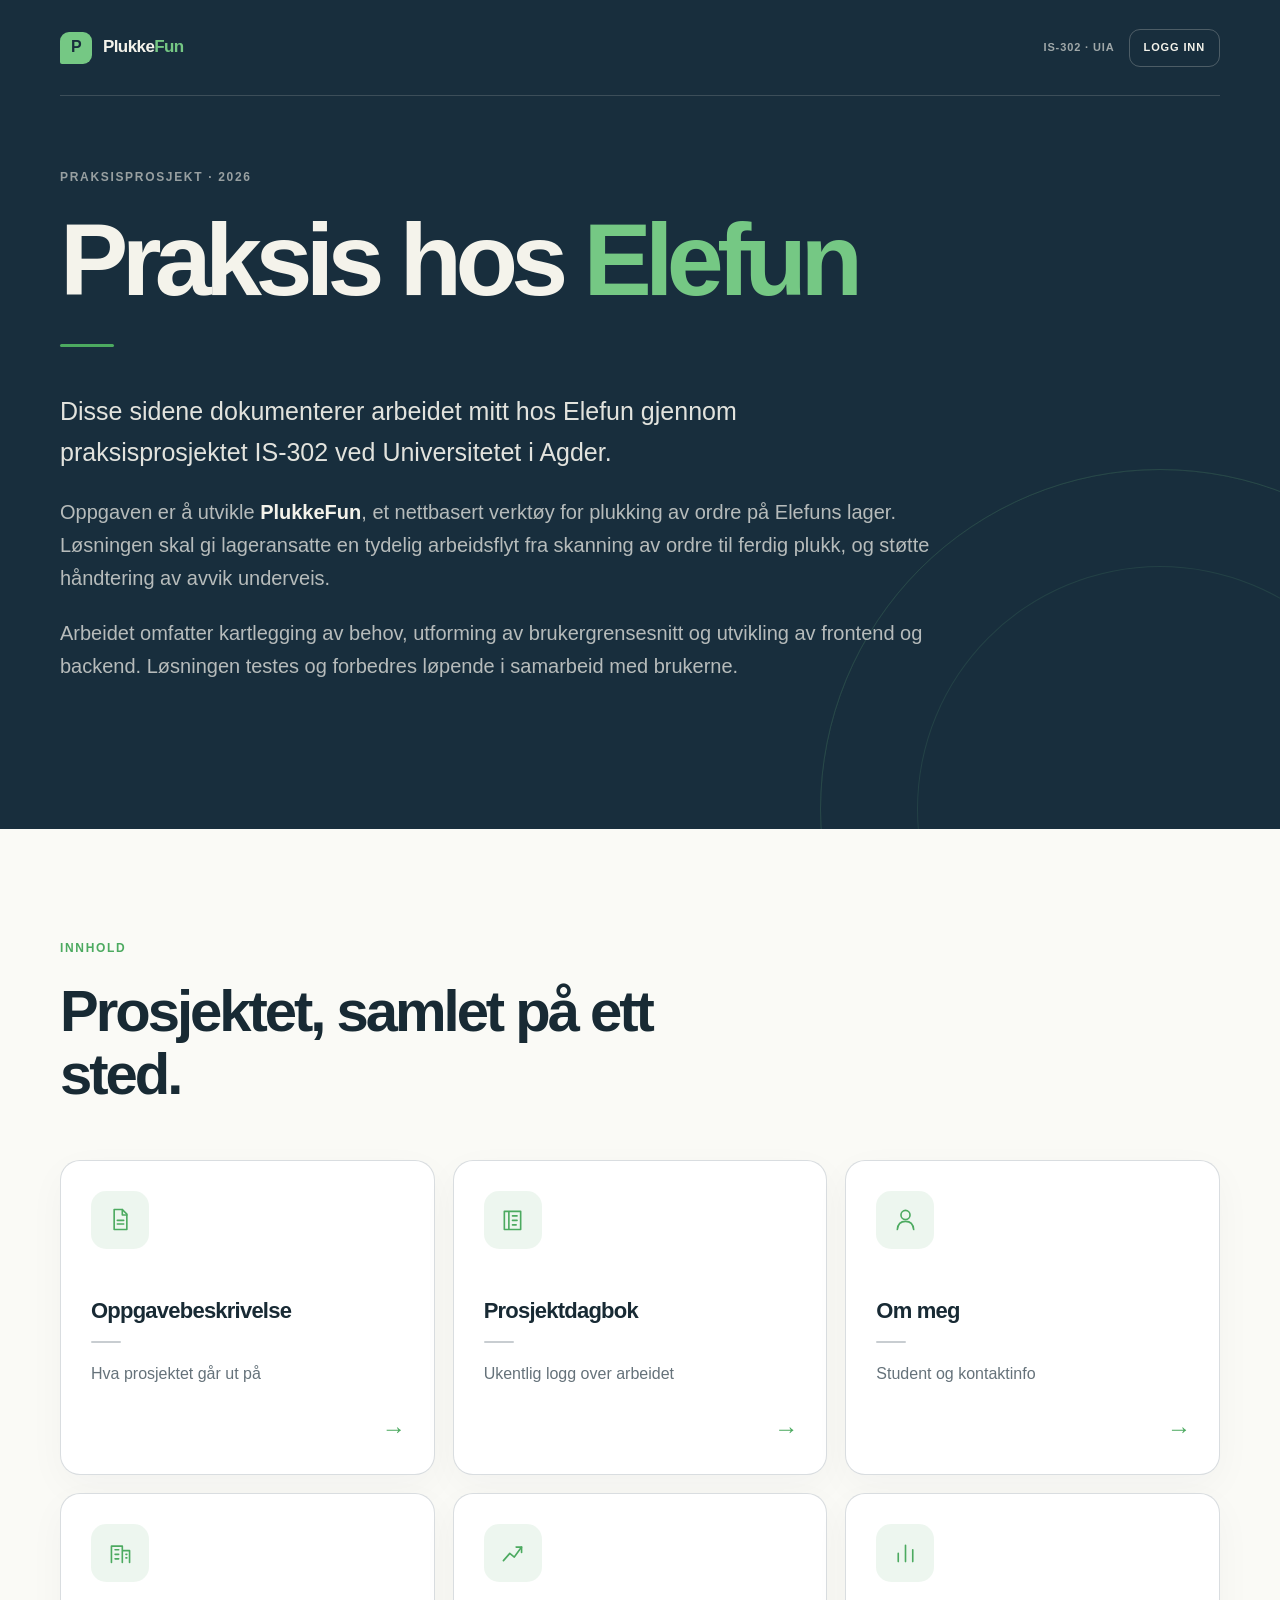
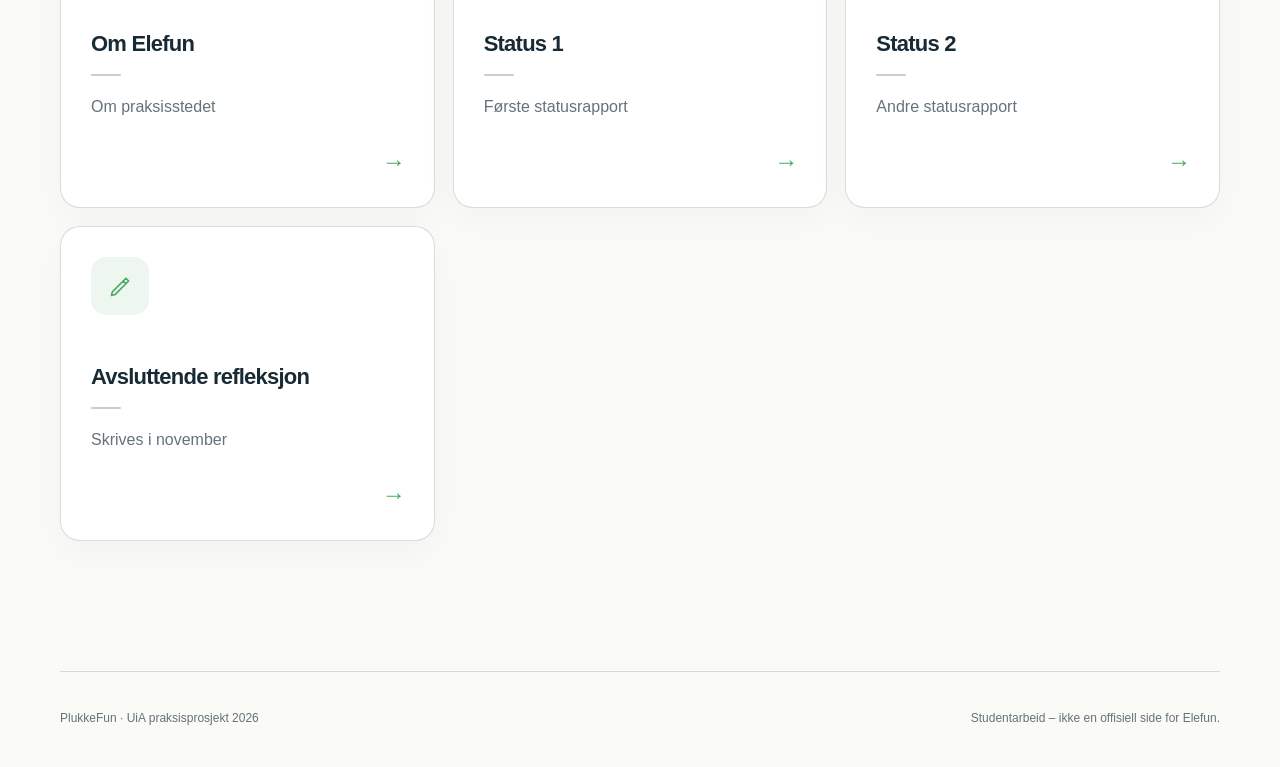
==== index.html @ 7ee9ce0a "Add editable project pages" ====
<!doctype html>
<html lang="no">
  <head>
    <meta charset="UTF-8" />
    <meta name="viewport" content="width=device-width, initial-scale=1.0" />
    <meta
      name="description"
      content="Praksis hos Elefun – utvikling av PlukkeFun gjennom praksisprosjektet IS-302 ved Universitetet i Agder."
    />
    <meta name="theme-color" content="#182e3d" />
    <meta property="og:type" content="website" />
    <meta property="og:locale" content="nb_NO" />
    <meta property="og:title" content="Praksis hos Elefun · PlukkeFun" />
    <meta
      property="og:description"
      content="Vi utvikler et enklere og mer oversiktlig plukkesystem for lageret hos Elefun."
    />
    <meta
      property="og:image"
      content="https://haldvar.github.io/assets/og.png"
    />
    <meta name="twitter:card" content="summary_large_image" />
    <meta name="twitter:title" content="Praksis hos Elefun · PlukkeFun" />
    <meta
      name="twitter:description"
      content="Vi utvikler et enklere og mer oversiktlig plukkesystem for lageret hos Elefun."
    />
    <meta
      name="twitter:image"
      content="https://haldvar.github.io/assets/og.png"
    />
    <link rel="icon" href="assets/favicon.svg" type="image/svg+xml" />
    <link rel="stylesheet" href="styles.css" />
    <title>Praksis hos Elefun · PlukkeFun</title>
  </head>
  <body>
    <a class="skip-link" href="#innhold">Hopp til innhold</a>

    <header class="site-header">
      <a class="brand" href="#topp" aria-label="PlukkeFun – til toppen">
        <span class="brand-mark" aria-hidden="true">P</span>
        <span>Plukke<strong>Fun</strong></span>
      </a>
      <div class="header-actions">
        <span>IS-302 · UiA</span>
        <a class="header-link" href="login.html">Logg inn</a>
      </div>
    </header>

    <main id="innhold">
      <section class="intro" id="topp">
        <div class="intro-inner">
          <p class="eyebrow">Praksisprosjekt · 2026</p>
          <h1>Praksis hos <em>Elefun</em></h1>
          <span class="accent-line" aria-hidden="true"></span>

          <div class="intro-copy">
            <p class="lead">
              Disse sidene dokumenterer arbeidet mitt hos Elefun gjennom
              praksisprosjektet IS-302 ved Universitetet i Agder.
            </p>
            <p>
              Oppgaven er å utvikle <strong>PlukkeFun</strong>, et nettbasert
              verktøy for plukking av ordre på Elefuns lager. Løsningen skal gi
              lageransatte en tydelig arbeidsflyt fra skanning av ordre til
              ferdig plukk, og støtte håndtering av avvik underveis.
            </p>
            <p>
              Arbeidet omfatter kartlegging av behov, utforming av
              brukergrensesnitt og utvikling av frontend og backend. Løsningen
              testes og forbedres løpende i samarbeid med brukerne.
            </p>
          </div>
        </div>
      </section>

      <section class="overview" aria-labelledby="oversikt-tittel">
        <div class="overview-inner">
          <div class="section-heading">
            <p class="eyebrow dark">Innhold</p>
            <h2 id="oversikt-tittel">Prosjektet, samlet på ett sted.</h2>
          </div>

          <div class="card-grid">
            <a class="card" href="oppgavebeskrivelse.html">
              <div class="icon" aria-hidden="true">
                <svg viewBox="0 0 32 32">
                  <path d="M9 5h9l5 5v17H9z" />
                  <path d="M18 5v6h5M12.5 17h7M12.5 21h7" />
                </svg>
              </div>
              <h3>Oppgavebeskrivelse</h3>
              <span class="card-line" aria-hidden="true"></span>
              <p>Hva prosjektet går ut på</p>
              <span class="card-arrow" aria-hidden="true">→</span>
            </a>

            <a class="card" href="prosjektdagbok.html">
              <div class="icon" aria-hidden="true">
                <svg viewBox="0 0 32 32">
                  <path d="M7 7h18v20H7zM12 7v20" />
                  <path d="M16 12h5M16 17h5M16 22h4" />
                </svg>
              </div>
              <h3>Prosjektdagbok</h3>
              <span class="card-line" aria-hidden="true"></span>
              <p>Ukentlig logg over arbeidet</p>
              <span class="card-arrow" aria-hidden="true">→</span>
            </a>

            <a class="card" href="om-meg.html">
              <div class="icon" aria-hidden="true">
                <svg viewBox="0 0 32 32">
                  <circle cx="16" cy="11" r="5" />
                  <path d="M7 27c.5-6 4-9 9-9s8.5 3 9 9" />
                </svg>
              </div>
              <h3>Om meg</h3>
              <span class="card-line" aria-hidden="true"></span>
              <p>Student og kontaktinfo</p>
              <span class="card-arrow" aria-hidden="true">→</span>
            </a>

            <a class="card" href="om-elefun.html">
              <div class="icon" aria-hidden="true">
                <svg viewBox="0 0 32 32">
                  <path
                    d="M6 27V9h12v18M18 14h8v13M10 13h4M10 18h4M10 23h4M22 18h1M22 22h1"
                  />
                </svg>
              </div>
              <h3>Om Elefun</h3>
              <span class="card-line" aria-hidden="true"></span>
              <p>Om praksisstedet</p>
              <span class="card-arrow" aria-hidden="true">→</span>
            </a>

            <a class="card" href="status-1.html">
              <div class="icon" aria-hidden="true">
                <svg viewBox="0 0 32 32">
                  <path d="M6 25 13 17l5 4 8-11" />
                  <path d="M20 10h6v6" />
                </svg>
              </div>
              <h3>Status 1</h3>
              <span class="card-line" aria-hidden="true"></span>
              <p>Første statusrapport</p>
              <span class="card-arrow" aria-hidden="true">→</span>
            </a>

            <a class="card" href="status-2.html">
              <div class="icon" aria-hidden="true">
                <svg viewBox="0 0 32 32">
                  <path d="M8 26V17M16 26V8M24 26V13" />
                </svg>
              </div>
              <h3>Status 2</h3>
              <span class="card-line" aria-hidden="true"></span>
              <p>Andre statusrapport</p>
              <span class="card-arrow" aria-hidden="true">→</span>
            </a>

            <a class="card" href="avsluttende-refleksjon.html">
              <div class="icon" aria-hidden="true">
                <svg viewBox="0 0 32 32">
                  <path d="m7 23-1 4 4-1L25 11l-3-3zM19 11l3 3" />
                </svg>
              </div>
              <h3>Avsluttende refleksjon</h3>
              <span class="card-line" aria-hidden="true"></span>
              <p>Skrives i november</p>
              <span class="card-arrow" aria-hidden="true">→</span>
            </a>
          </div>
        </div>
      </section>
    </main>

    <footer>
      <p>PlukkeFun · UiA praksisprosjekt 2026</p>
      <p>Studentarbeid – ikke en offisiell side for Elefun.</p>
    </footer>
  </body>
</html>
---- styles.css ----
:root {
  --navy: #182e3d;
  --green: #4caa60;
  --green-light: #75c884;
  --cream: #f4f3eb;
  --paper: #fafaf6;
  --ink: #182a34;
  --muted: #65727a;
  --line: rgba(24, 46, 61, 0.16);
  --max-width: 1160px;
}

*,
*::before,
*::after {
  box-sizing: border-box;
}

html {
  scroll-behavior: smooth;
}

body {
  margin: 0;
  color: var(--ink);
  background: var(--paper);
  font-family: "Avenir Next", Avenir, "Segoe UI", Helvetica, Arial, sans-serif;
  font-size: 17px;
  line-height: 1.65;
  text-rendering: optimizeLegibility;
  -webkit-font-smoothing: antialiased;
}

a {
  color: inherit;
  text-decoration: none;
}

.skip-link {
  position: fixed;
  z-index: 10;
  top: 12px;
  left: 12px;
  padding: 9px 15px;
  color: var(--navy);
  background: var(--cream);
  border-radius: 999px;
  transform: translateY(-150%);
}

.skip-link:focus {
  transform: translateY(0);
}

.site-header {
  position: absolute;
  z-index: 2;
  top: 0;
  left: 50%;
  display: flex;
  width: min(calc(100% - 48px), var(--max-width));
  min-height: 96px;
  align-items: center;
  justify-content: space-between;
  color: rgba(244, 243, 235, 0.66);
  border-bottom: 1px solid rgba(244, 243, 235, 0.16);
  transform: translateX(-50%);
}

.site-header p {
  margin: 0;
  font-size: 12px;
  font-weight: 700;
  letter-spacing: 0.09em;
  text-transform: uppercase;
}

.header-actions {
  display: flex;
  align-items: center;
  gap: 14px;
  color: rgba(244, 243, 235, 0.62);
  font-size: 11px;
  font-weight: 750;
  letter-spacing: 0.08em;
  text-transform: uppercase;
}

.header-link {
  display: inline-flex;
  min-height: 38px;
  align-items: center;
  justify-content: center;
  padding: 0 14px;
  color: var(--cream);
  border: 1px solid rgba(244, 243, 235, 0.24);
  border-radius: 11px;
  transition:
    color 180ms ease,
    border-color 180ms ease,
    background-color 180ms ease;
}

.header-link:hover,
.header-link:focus-visible {
  color: var(--navy);
  background: var(--green-light);
  border-color: var(--green-light);
}

.brand {
  display: inline-flex;
  align-items: center;
  gap: 11px;
  color: var(--cream);
  font-weight: 750;
  letter-spacing: -0.035em;
}

.brand strong {
  color: var(--green-light);
}

.brand-mark {
  display: grid;
  width: 32px;
  height: 32px;
  place-items: center;
  color: var(--navy);
  background: var(--green-light);
  border-radius: 9px 9px 9px 2px;
  font-size: 16px;
  font-weight: 850;
}

.intro {
  position: relative;
  padding: 168px 24px 124px;
  overflow: hidden;
  color: var(--cream);
  background: var(--navy);
}

.intro::after {
  position: absolute;
  right: -220px;
  bottom: -320px;
  width: 680px;
  height: 680px;
  border: 1px solid rgba(117, 200, 132, 0.17);
  border-radius: 50%;
  box-shadow:
    inset 0 0 0 96px var(--navy),
    inset 0 0 0 97px rgba(117, 200, 132, 0.12);
  content: "";
}

.intro-inner,
.overview-inner {
  position: relative;
  z-index: 1;
  width: min(100%, var(--max-width));
  margin: 0 auto;
}

.eyebrow {
  margin: 0 0 22px;
  color: rgba(244, 243, 235, 0.58);
  font-size: 12px;
  font-weight: 800;
  letter-spacing: 0.14em;
  text-transform: uppercase;
}

.eyebrow.dark {
  color: var(--green);
}

h1,
h2,
h3,
p {
  margin-top: 0;
}

h1 {
  max-width: 900px;
  margin-bottom: 34px;
  font-size: clamp(58px, 8vw, 104px);
  font-weight: 800;
  letter-spacing: -0.065em;
  line-height: 0.98;
}

h1 em {
  color: var(--green-light);
  font-style: normal;
}

.accent-line,
.card-line {
  display: block;
  width: 54px;
  height: 3px;
  background: var(--green);
  border-radius: 999px;
}

.intro-copy {
  max-width: 880px;
  margin-top: 44px;
}

.intro-copy p {
  margin-bottom: 22px;
  color: rgba(244, 243, 235, 0.72);
  font-size: clamp(17px, 1.6vw, 20px);
}

.intro-copy .lead {
  max-width: 790px;
  color: rgba(244, 243, 235, 0.92);
  font-size: clamp(20px, 2vw, 25px);
}

.intro-copy strong {
  color: var(--cream);
}

.overview {
  padding: 110px 24px 130px;
}

.section-heading {
  max-width: 720px;
  margin-bottom: 54px;
}

.section-heading h2 {
  margin-bottom: 0;
  font-size: clamp(36px, 5vw, 58px);
  font-weight: 780;
  letter-spacing: -0.052em;
  line-height: 1.08;
}

.card-grid {
  display: grid;
  grid-template-columns: repeat(3, minmax(0, 1fr));
  gap: 18px;
}

.card {
  position: relative;
  display: block;
  min-height: 315px;
  padding: 30px;
  background: #fff;
  border: 1px solid var(--line);
  border-radius: 20px;
  box-shadow: 0 12px 38px rgba(16, 38, 50, 0.035);
  transition:
    transform 180ms ease,
    border-color 180ms ease,
    box-shadow 180ms ease;
}

.card:hover {
  border-color: rgba(76, 170, 96, 0.55);
  box-shadow: 0 18px 42px rgba(16, 38, 50, 0.08);
  transform: translateY(-4px);
}

.icon {
  display: grid;
  width: 58px;
  height: 58px;
  margin-bottom: 48px;
  place-items: center;
  color: var(--green);
  background: rgba(76, 170, 96, 0.1);
  border-radius: 15px;
}

.icon svg {
  width: 29px;
  fill: none;
  stroke: currentColor;
  stroke-linecap: round;
  stroke-linejoin: round;
  stroke-width: 1.8;
}

.card h3 {
  margin-bottom: 17px;
  font-size: 22px;
  font-weight: 780;
  letter-spacing: -0.035em;
  line-height: 1.25;
}

.card-line {
  width: 30px;
  height: 2px;
  margin-bottom: 18px;
  background: rgba(24, 46, 61, 0.24);
}

.card p {
  margin: 0;
  color: var(--muted);
  font-size: 16px;
}

.card-arrow {
  position: absolute;
  right: 28px;
  bottom: 25px;
  color: var(--green);
  font-size: 24px;
  transition: transform 180ms ease;
}

.card:hover .card-arrow,
.card:focus-visible .card-arrow {
  transform: translateX(4px);
}

.card:focus-visible,
.header-link:focus-visible,
.primary-button:focus-visible,
.secondary-button:focus-visible,
input:focus-visible,
textarea:focus-visible {
  outline: 3px solid rgba(117, 200, 132, 0.42);
  outline-offset: 3px;
}

.page-hero {
  padding: 160px 24px 76px;
  color: var(--cream);
  background: var(--navy);
}

.page-shell {
  width: min(100%, 900px);
  margin: 0 auto;
}

.page-hero h1 {
  max-width: 850px;
  margin-bottom: 24px;
  font-size: clamp(50px, 7vw, 82px);
}

.page-lead {
  max-width: 700px;
  margin: 0;
  color: rgba(244, 243, 235, 0.72);
  font-size: clamp(18px, 2vw, 22px);
}

.page-content {
  padding: 78px 24px 110px;
}

.content-panel,
.editor-panel {
  padding: clamp(30px, 5vw, 58px);
  background: #fff;
  border: 1px solid var(--line);
  border-radius: 22px;
  box-shadow: 0 16px 46px rgba(16, 38, 50, 0.05);
}

.content-panel h2 {
  max-width: 700px;
  margin-bottom: 28px;
  font-size: clamp(32px, 4vw, 48px);
  font-weight: 780;
  letter-spacing: -0.045em;
  line-height: 1.12;
}

.prose {
  max-width: 730px;
}

.prose p {
  margin-bottom: 22px;
  color: #43515a;
  font-size: clamp(17px, 1.8vw, 20px);
}

.prose p:last-child {
  margin-bottom: 0;
}

.editor-panel {
  margin-top: 22px;
  background: #f3f8f2;
  border-color: rgba(76, 170, 96, 0.25);
}

.editor-panel[hidden] {
  display: none;
}

.field {
  display: grid;
  gap: 8px;
  margin-bottom: 20px;
}

.field label {
  font-size: 13px;
  font-weight: 750;
}

input,
textarea {
  width: 100%;
  padding: 14px 15px;
  color: var(--ink);
  background: #fff;
  border: 1px solid rgba(24, 46, 61, 0.22);
  border-radius: 12px;
  font: inherit;
}

textarea {
  min-height: 250px;
  line-height: 1.55;
  resize: vertical;
}

.editor-actions {
  display: flex;
  flex-wrap: wrap;
  gap: 10px;
}

.primary-button,
.secondary-button {
  min-height: 46px;
  padding: 0 18px;
  border-radius: 12px;
  font: inherit;
  font-size: 14px;
  font-weight: 750;
  cursor: pointer;
}

.primary-button {
  color: var(--navy);
  background: var(--green-light);
  border: 1px solid var(--green-light);
}

.secondary-button {
  color: var(--ink);
  background: transparent;
  border: 1px solid rgba(24, 46, 61, 0.22);
}

.form-message {
  min-height: 26px;
  margin: 14px 0 0;
  color: #2c713d;
  font-size: 14px;
  font-weight: 700;
}

.form-message.is-error {
  color: #a33939;
}

.storage-note {
  margin: 22px 0 0;
  padding-top: 18px;
  color: var(--muted);
  border-top: 1px solid var(--line);
  font-size: 13px;
}

.login-page {
  min-height: 100svh;
  background: var(--navy);
}

.login-main {
  display: grid;
  min-height: 100svh;
  place-items: center;
  padding: 130px 24px 50px;
}

.login-card {
  width: min(100%, 510px);
  padding: clamp(30px, 6vw, 52px);
  background: var(--paper);
  border: 1px solid rgba(244, 243, 235, 0.3);
  border-radius: 24px;
  box-shadow: 0 30px 90px rgba(4, 18, 27, 0.3);
}

.login-card h1 {
  margin-bottom: 18px;
  font-size: clamp(46px, 8vw, 68px);
}

.login-intro {
  margin-bottom: 30px;
  color: var(--muted);
}

.login-form .primary-button {
  width: 100%;
  min-height: 52px;
}

footer {
  display: flex;
  width: min(calc(100% - 48px), var(--max-width));
  min-height: 96px;
  align-items: center;
  justify-content: space-between;
  gap: 24px;
  margin: 0 auto;
  color: var(--muted);
  border-top: 1px solid var(--line);
  font-size: 12px;
}

footer p {
  margin: 0;
}

@media (max-width: 900px) {
  .card-grid {
    grid-template-columns: repeat(2, minmax(0, 1fr));
  }
}

@media (max-width: 620px) {
  body {
    font-size: 16px;
  }

  .site-header {
    width: calc(100% - 40px);
    min-height: 78px;
  }

  .header-actions > span,
  .detail-page .header-actions .header-link:first-child {
    display: none;
  }

  .intro {
    padding: 126px 20px 82px;
  }

  h1 {
    font-size: clamp(50px, 16vw, 72px);
  }

  .intro-copy {
    margin-top: 36px;
  }

  .overview {
    padding: 78px 20px 88px;
  }

  .section-heading {
    margin-bottom: 38px;
  }

  .card-grid {
    grid-template-columns: 1fr;
  }

  .card {
    min-height: 280px;
  }

  .page-hero {
    padding: 128px 20px 58px;
  }

  .page-content {
    padding: 48px 20px 78px;
  }

  .content-panel,
  .editor-panel {
    padding: 26px 22px;
  }

  footer {
    width: calc(100% - 40px);
    align-items: flex-start;
    flex-direction: column;
    justify-content: center;
    gap: 5px;
    padding: 28px 0;
  }
}

@media (prefers-reduced-motion: reduce) {
  html {
    scroll-behavior: auto;
  }

  *,
  *::before,
  *::after {
    transition-duration: 0.01ms !important;
  }
}
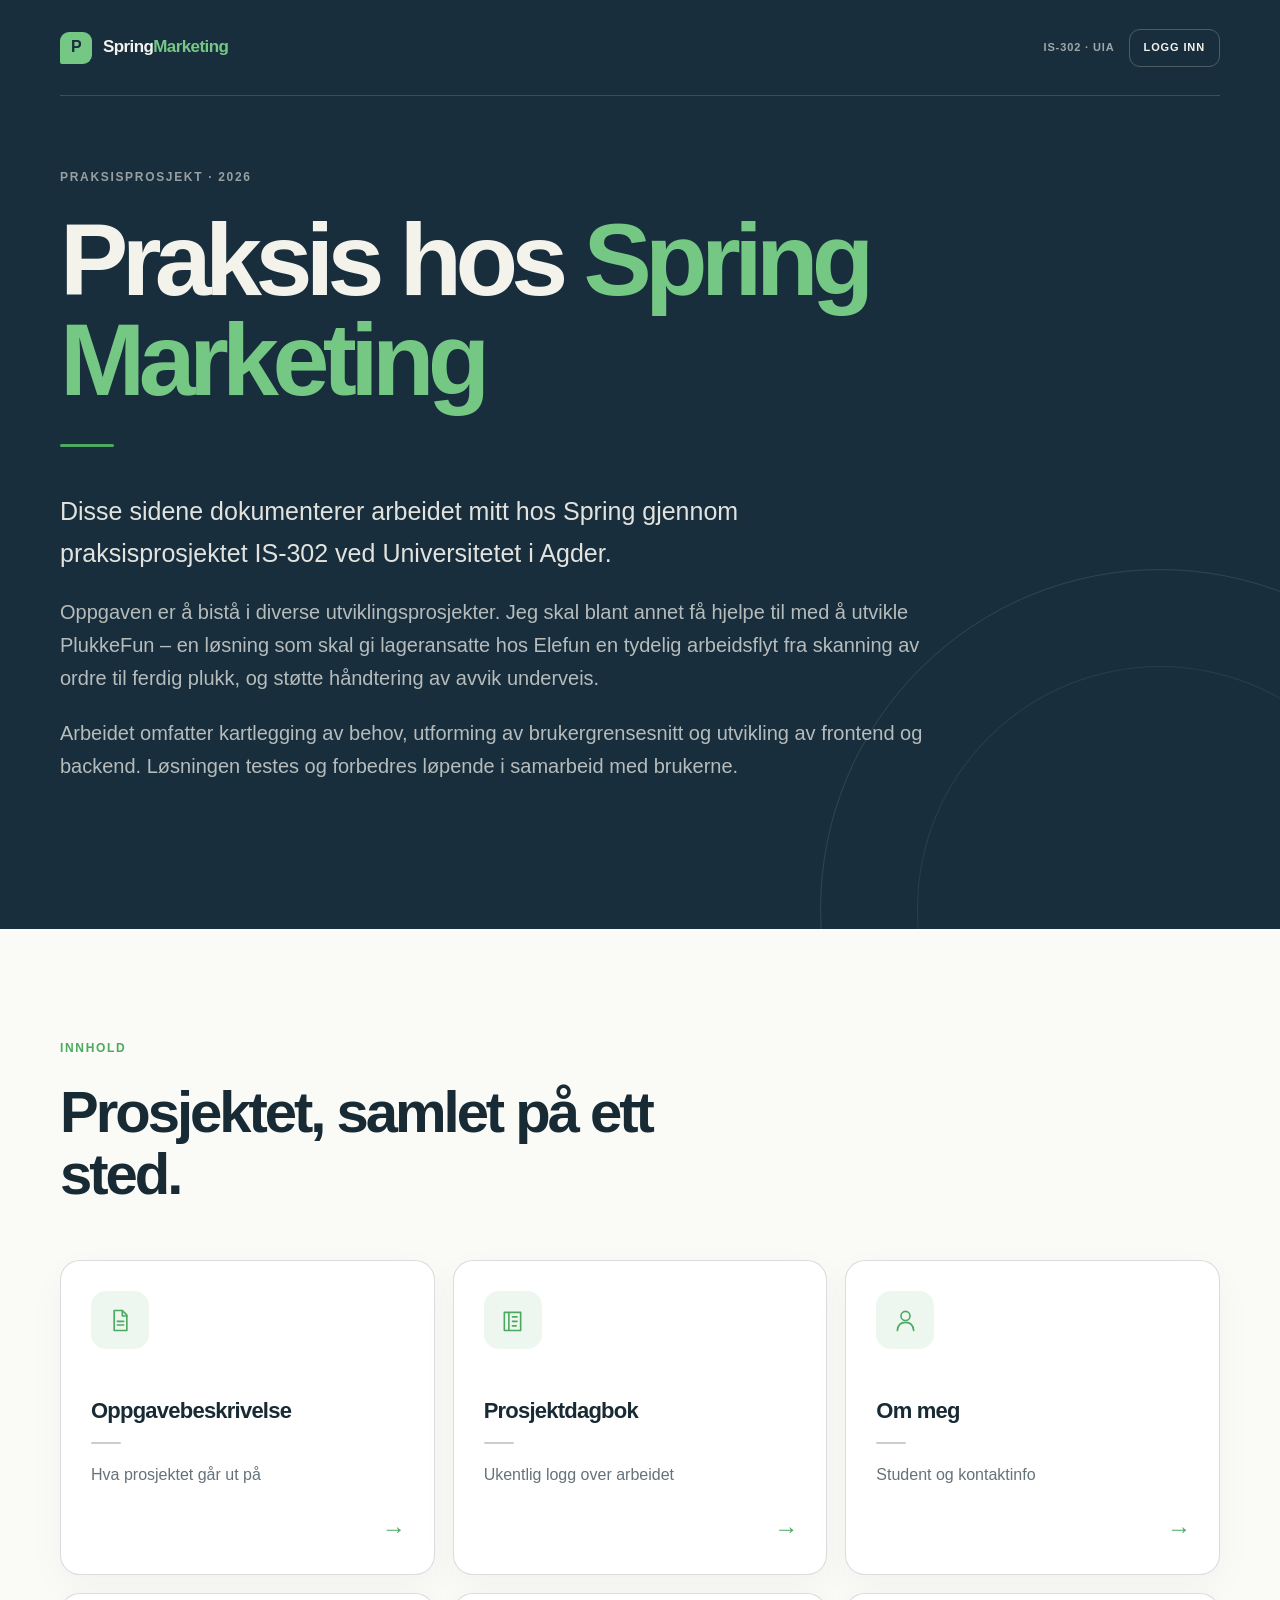
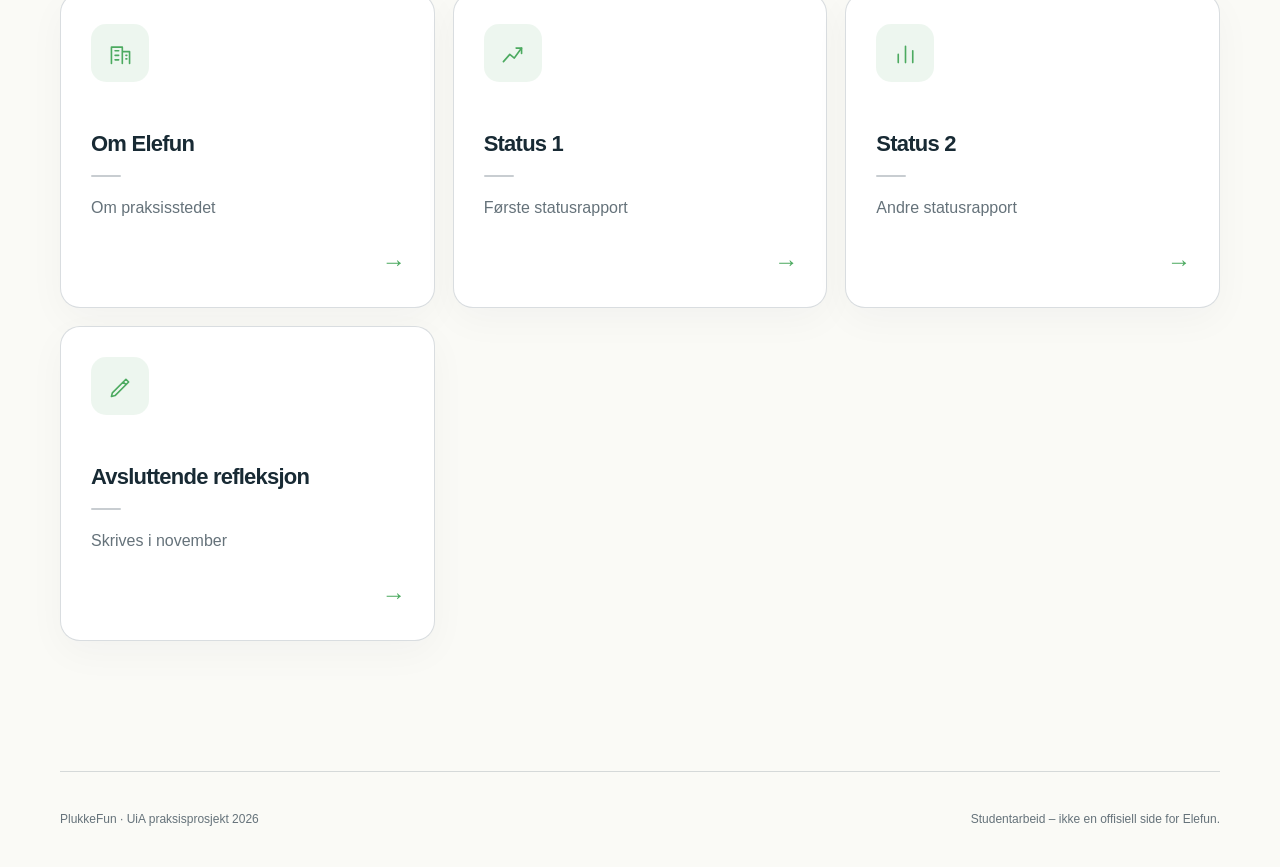
==== commit bf9727b3: "Update project references from Elefun to Spring Marketing" ====
--- a/index.html
+++ b/index.html
@@ -5,12 +5,12 @@
     <meta name="viewport" content="width=device-width, initial-scale=1.0" />
     <meta
       name="description"
-      content="Praksis hos Elefun – utvikling av PlukkeFun gjennom praksisprosjektet IS-302 ved Universitetet i Agder."
+      content="Praksis hos Spring Marketing – utvikling gjennom praksisprosjektet IS-302 ved Universitetet i Agder."
     />
     <meta name="theme-color" content="#182e3d" />
     <meta property="og:type" content="website" />
     <meta property="og:locale" content="nb_NO" />
-    <meta property="og:title" content="Praksis hos Elefun · PlukkeFun" />
+    <meta property="og:title" content="Praksis hos Spring Marketing" />
     <meta
       property="og:description"
       content="Vi utvikler et enklere og mer oversiktlig plukkesystem for lageret hos Elefun."
@@ -20,7 +20,7 @@
       content="https://haldvar.github.io/assets/og.png"
     />
     <meta name="twitter:card" content="summary_large_image" />
-    <meta name="twitter:title" content="Praksis hos Elefun · PlukkeFun" />
+    <meta name="twitter:title" content="Praksis hos Spring Marketing" />
     <meta
       name="twitter:description"
       content="Vi utvikler et enklere og mer oversiktlig plukkesystem for lageret hos Elefun."
@@ -31,7 +31,7 @@
     />
     <link rel="icon" href="assets/favicon.svg" type="image/svg+xml" />
     <link rel="stylesheet" href="styles.css" />
-    <title>Praksis hos Elefun · PlukkeFun</title>
+    <title>Praksis hos Spring Marketing</title>
   </head>
   <body>
     <a class="skip-link" href="#innhold">Hopp til innhold</a>
@@ -39,7 +39,7 @@
     <header class="site-header">
       <a class="brand" href="#topp" aria-label="PlukkeFun – til toppen">
         <span class="brand-mark" aria-hidden="true">P</span>
-        <span>Plukke<strong>Fun</strong></span>
+        <span>Spring<strong>Marketing</strong></span>
       </a>
       <div class="header-actions">
         <span>IS-302 · UiA</span>
@@ -51,18 +51,17 @@
       <section class="intro" id="topp">
         <div class="intro-inner">
           <p class="eyebrow">Praksisprosjekt · 2026</p>
-          <h1>Praksis hos <em>Elefun</em></h1>
+          <h1>Praksis hos <em>Spring Marketing</em></h1>
           <span class="accent-line" aria-hidden="true"></span>
 
           <div class="intro-copy">
             <p class="lead">
-              Disse sidene dokumenterer arbeidet mitt hos Elefun gjennom
+              Disse sidene dokumenterer arbeidet mitt hos Spring gjennom
               praksisprosjektet IS-302 ved Universitetet i Agder.
             </p>
             <p>
-              Oppgaven er å utvikle <strong>PlukkeFun</strong>, et nettbasert
-              verktøy for plukking av ordre på Elefuns lager. Løsningen skal gi
-              lageransatte en tydelig arbeidsflyt fra skanning av ordre til
+              Oppgaven er å bistå i diverse utviklingsprosjekter. Jeg skal blant annet få hjelpe til med å utvikle PlukkeFun – en løsning som skal gi
+              lageransatte hos Elefun en tydelig arbeidsflyt fra skanning av ordre til
               ferdig plukk, og støtte håndtering av avvik underveis.
             </p>
             <p>
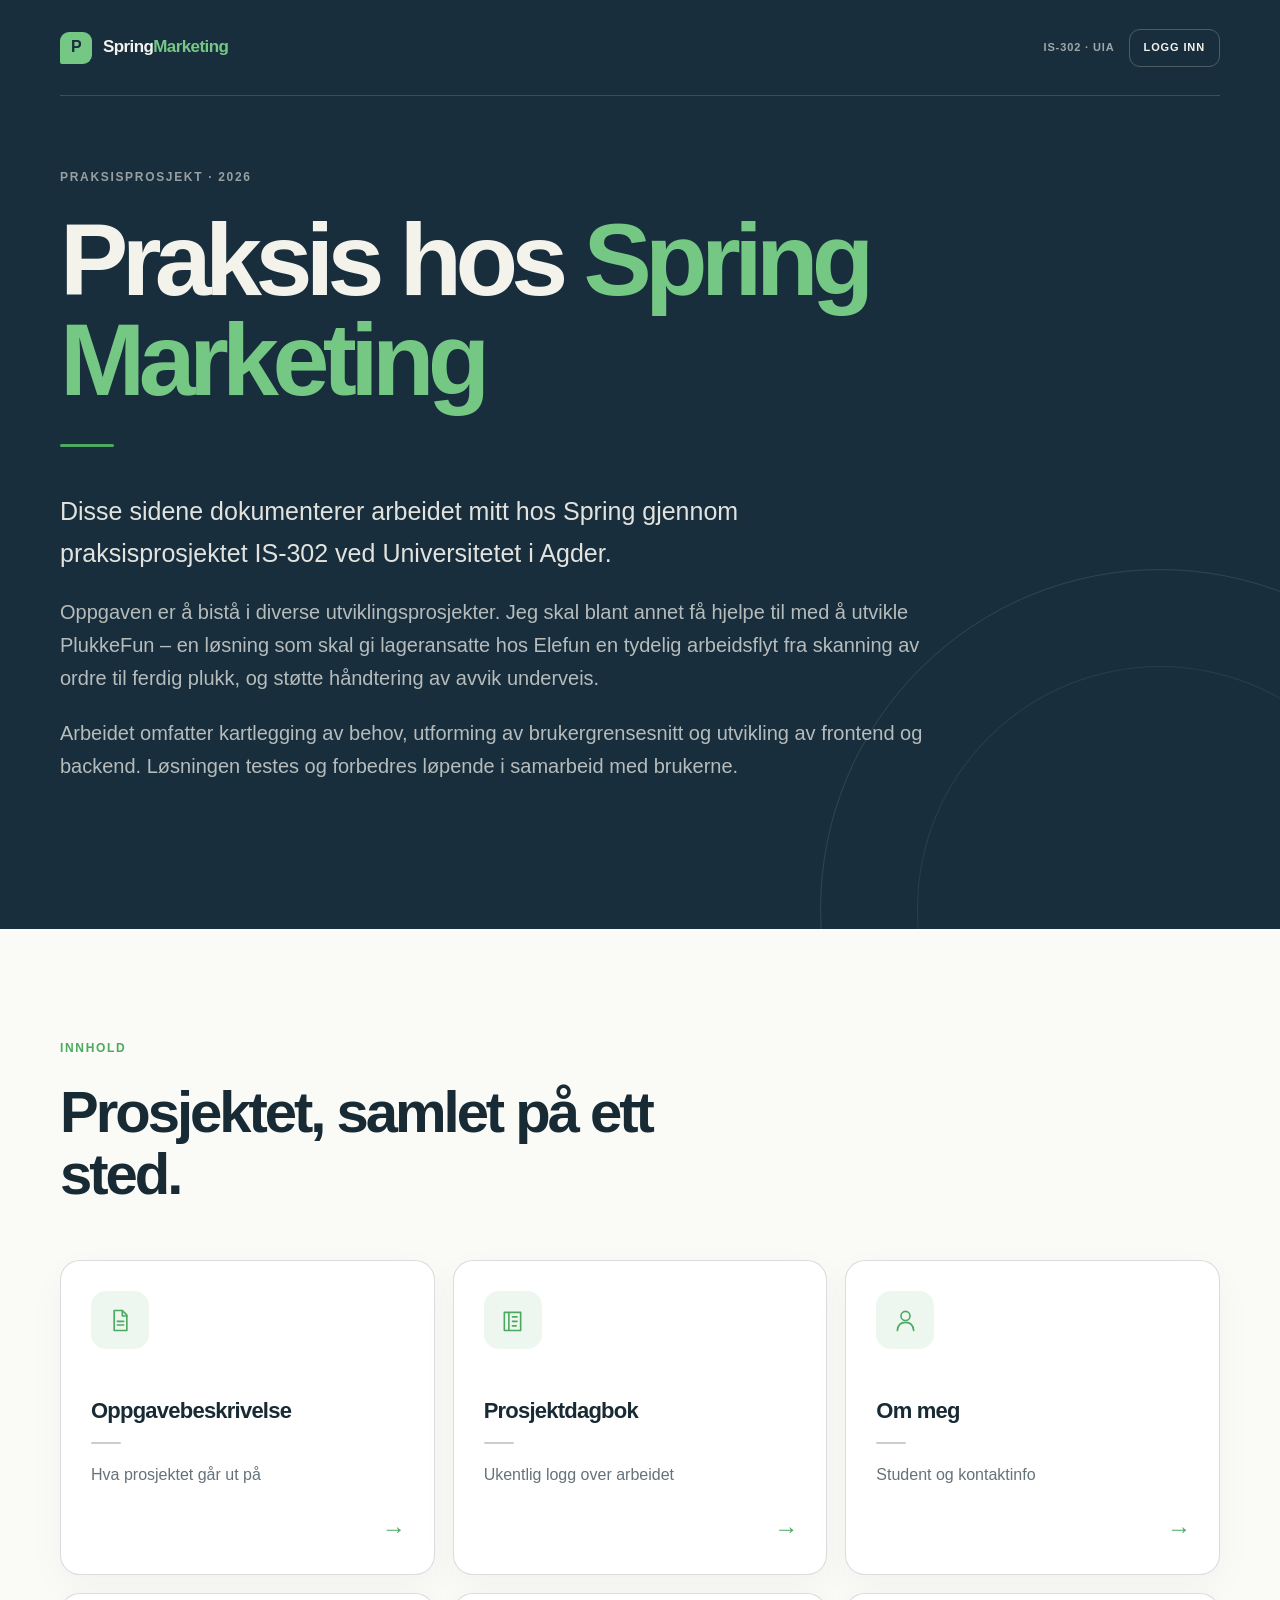
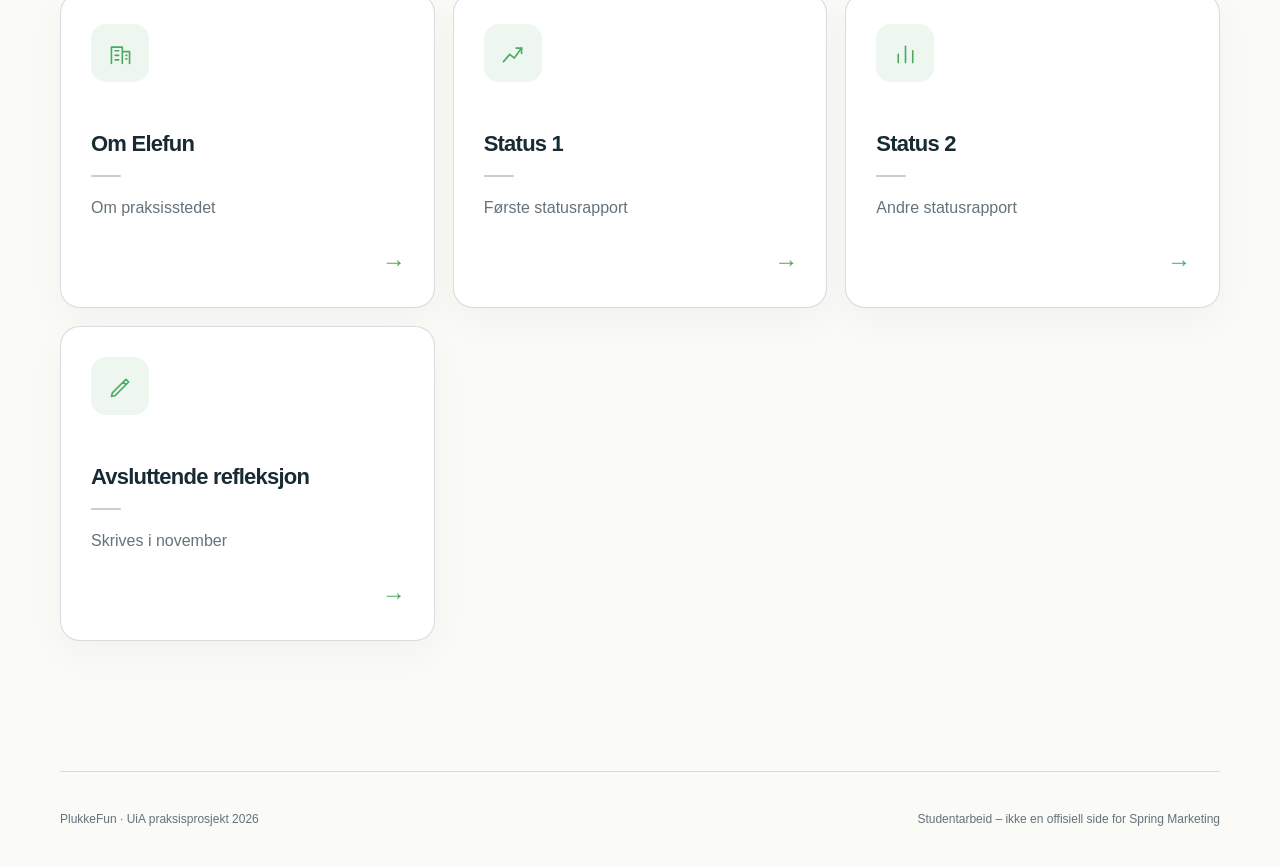
==== commit 65b2bd7a: "Update footer text for project branding" ====
--- a/index.html
+++ b/index.html
@@ -177,7 +177,7 @@
 
     <footer>
       <p>PlukkeFun · UiA praksisprosjekt 2026</p>
-      <p>Studentarbeid – ikke en offisiell side for Elefun.</p>
+      <p>Studentarbeid – ikke en offisiell side for Spring Marketing</p>
     </footer>
   </body>
 </html>
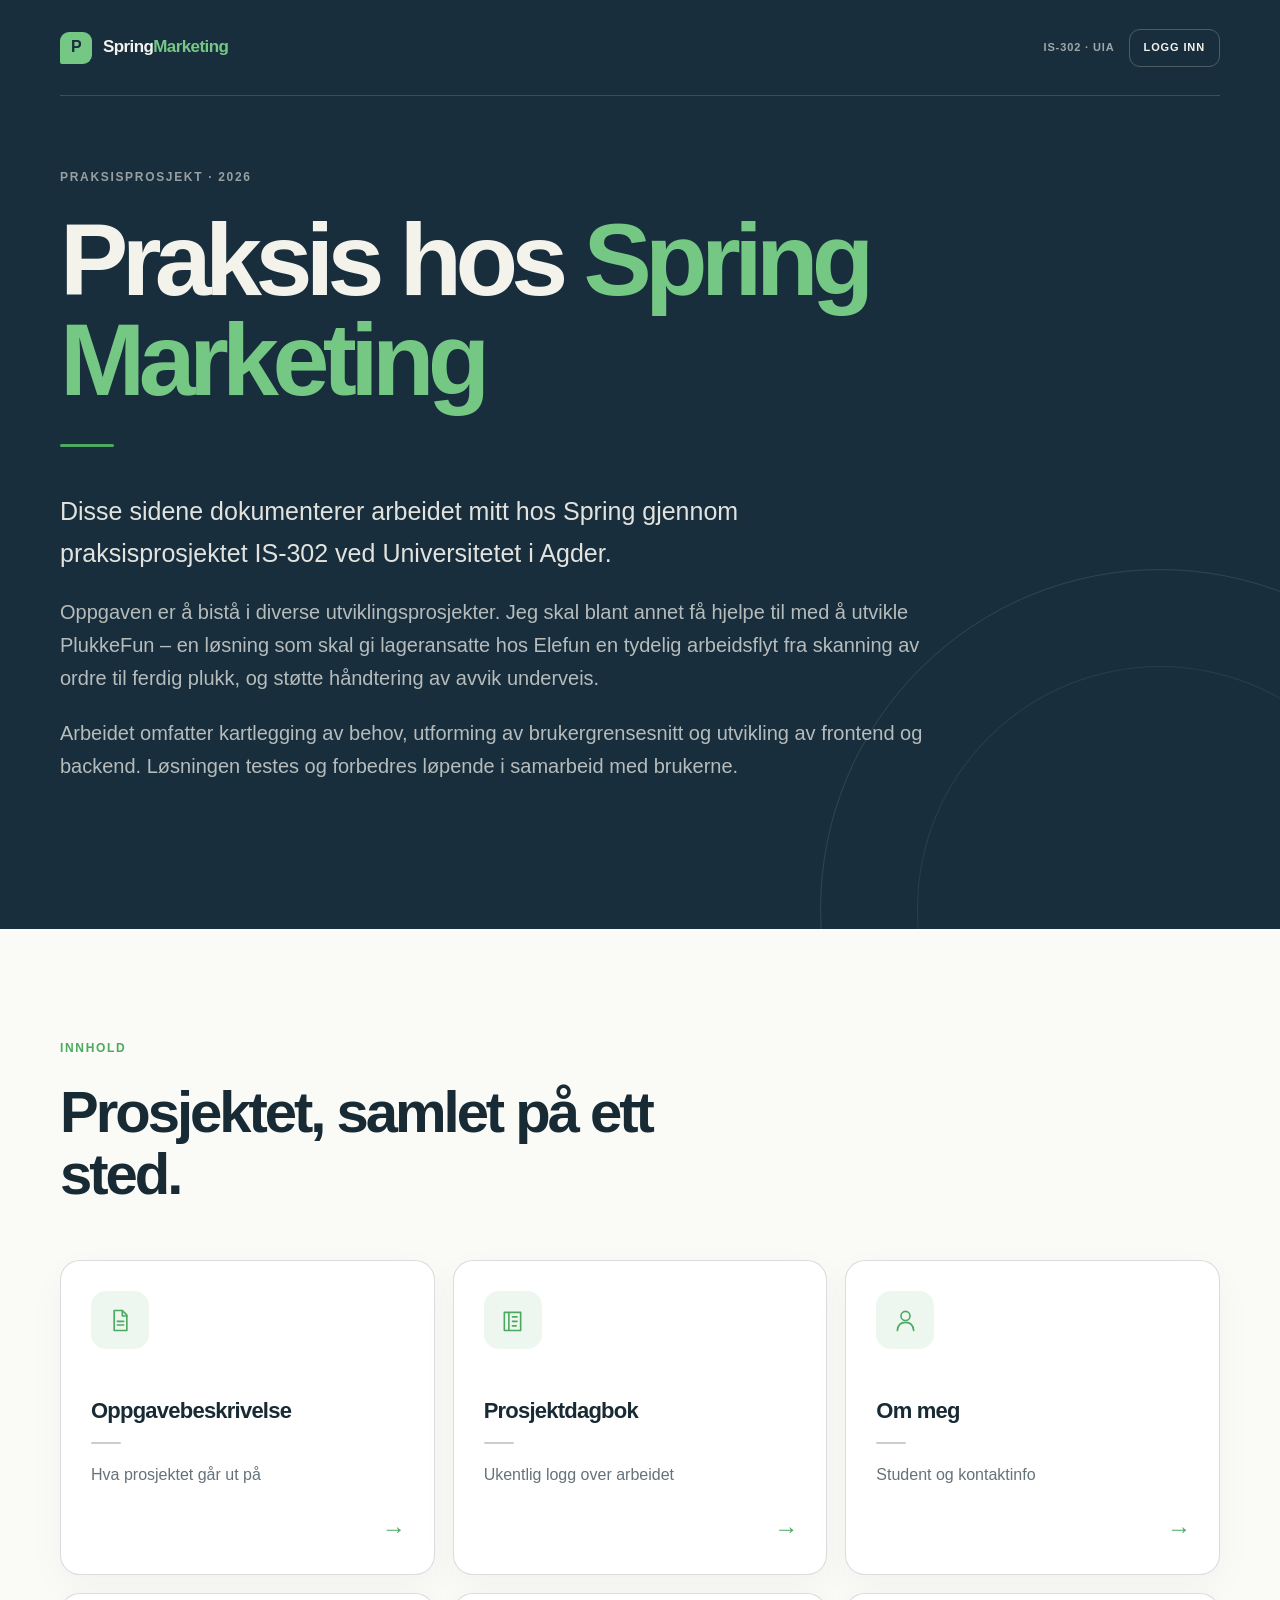
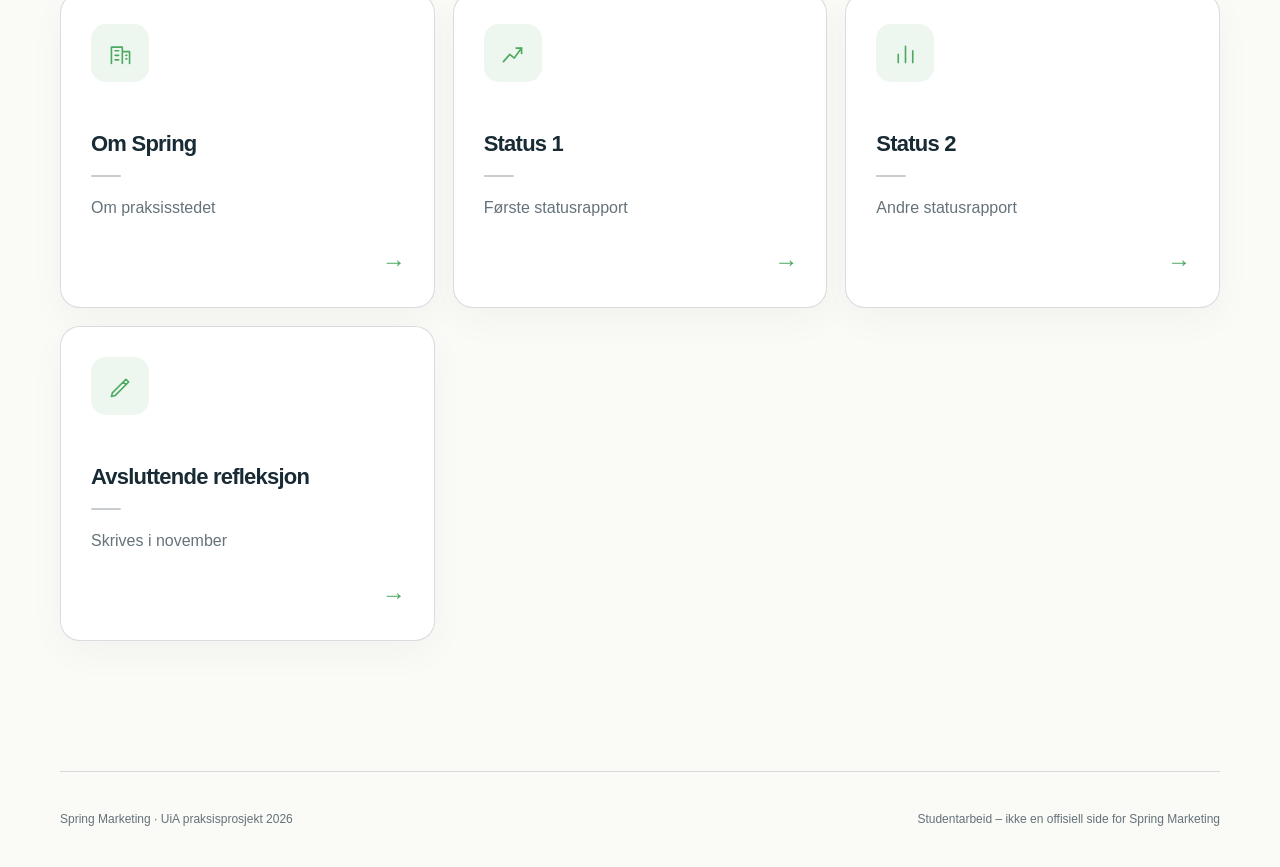
==== commit 198349e1: "Change 'Om Elefun' to 'Om Spring' in index.html" ====
--- a/index.html
+++ b/index.html
@@ -128,7 +128,7 @@
                   />
                 </svg>
               </div>
-              <h3>Om Elefun</h3>
+              <h3>Om Spring</h3>
               <span class="card-line" aria-hidden="true"></span>
               <p>Om praksisstedet</p>
               <span class="card-arrow" aria-hidden="true">→</span>
@@ -176,7 +176,7 @@
     </main>
 
     <footer>
-      <p>PlukkeFun · UiA praksisprosjekt 2026</p>
+      <p>Spring Marketing · UiA praksisprosjekt 2026</p>
       <p>Studentarbeid – ikke en offisiell side for Spring Marketing</p>
     </footer>
   </body>
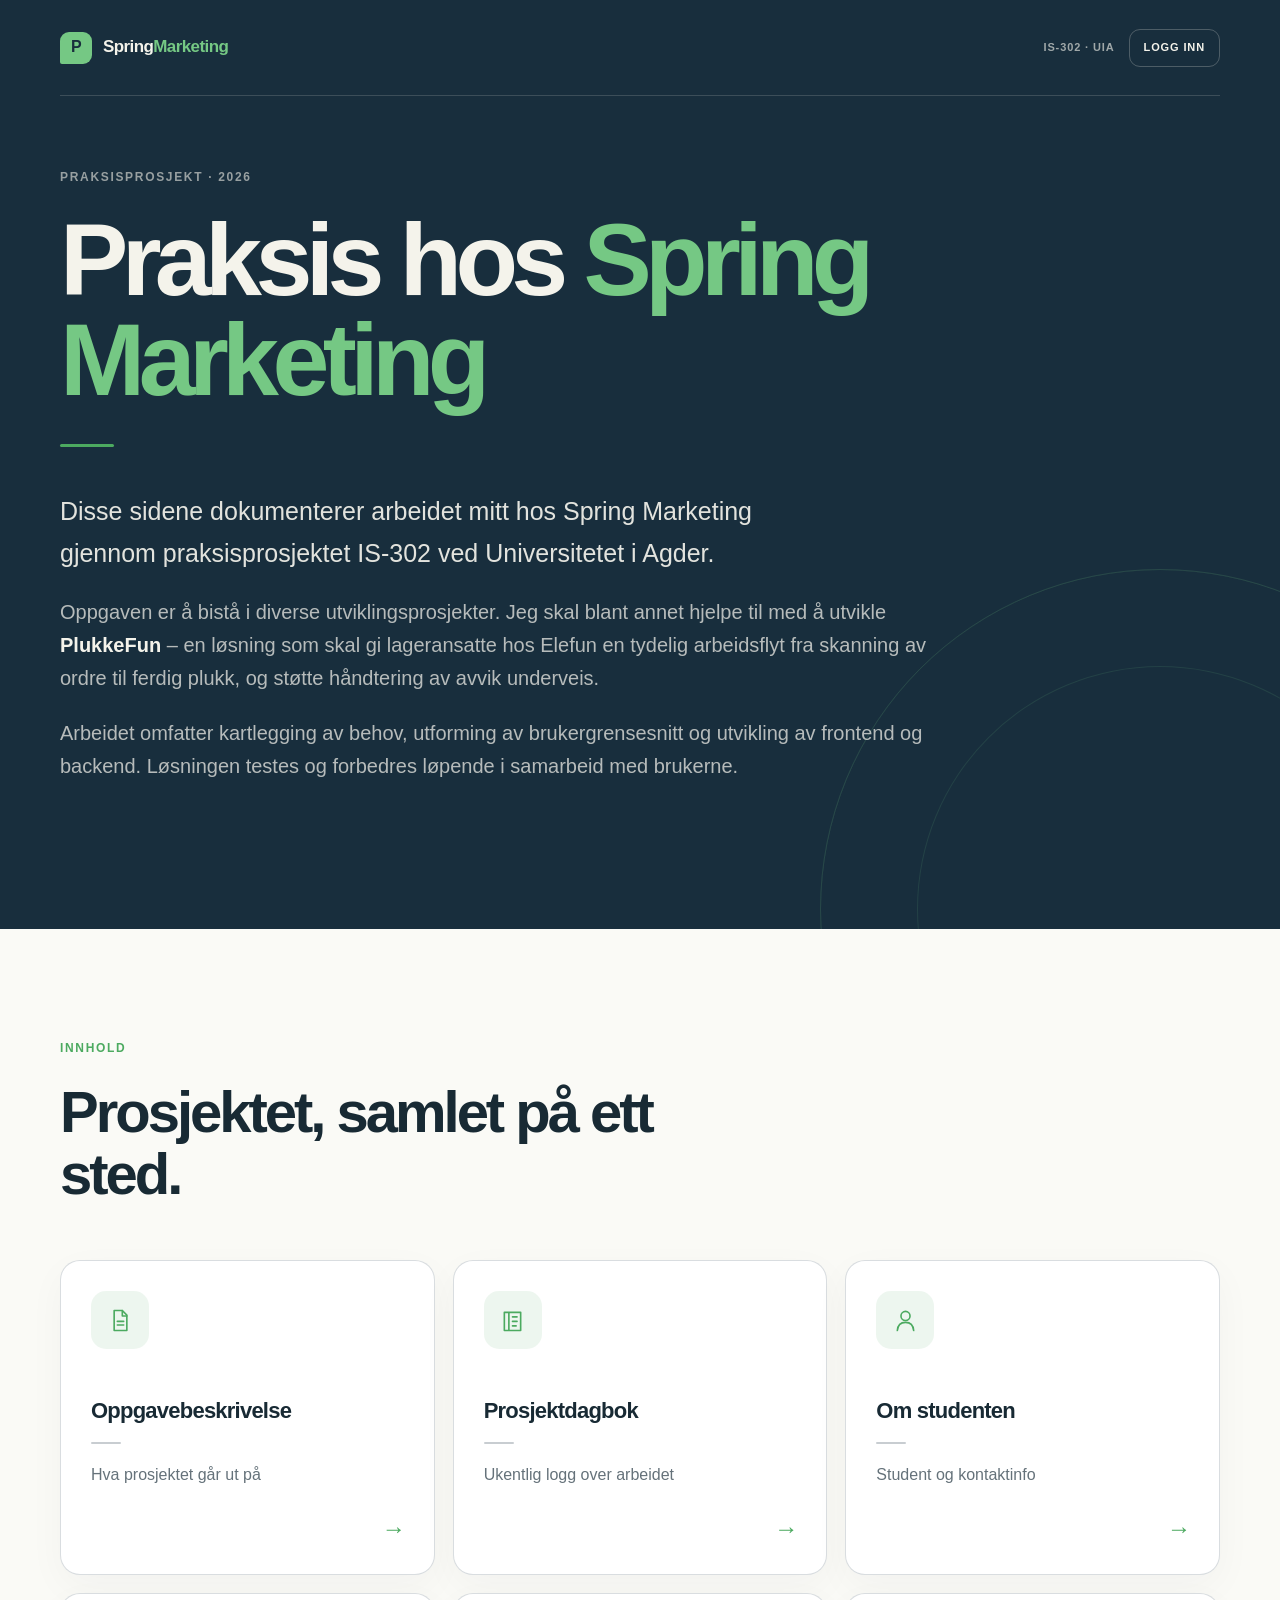
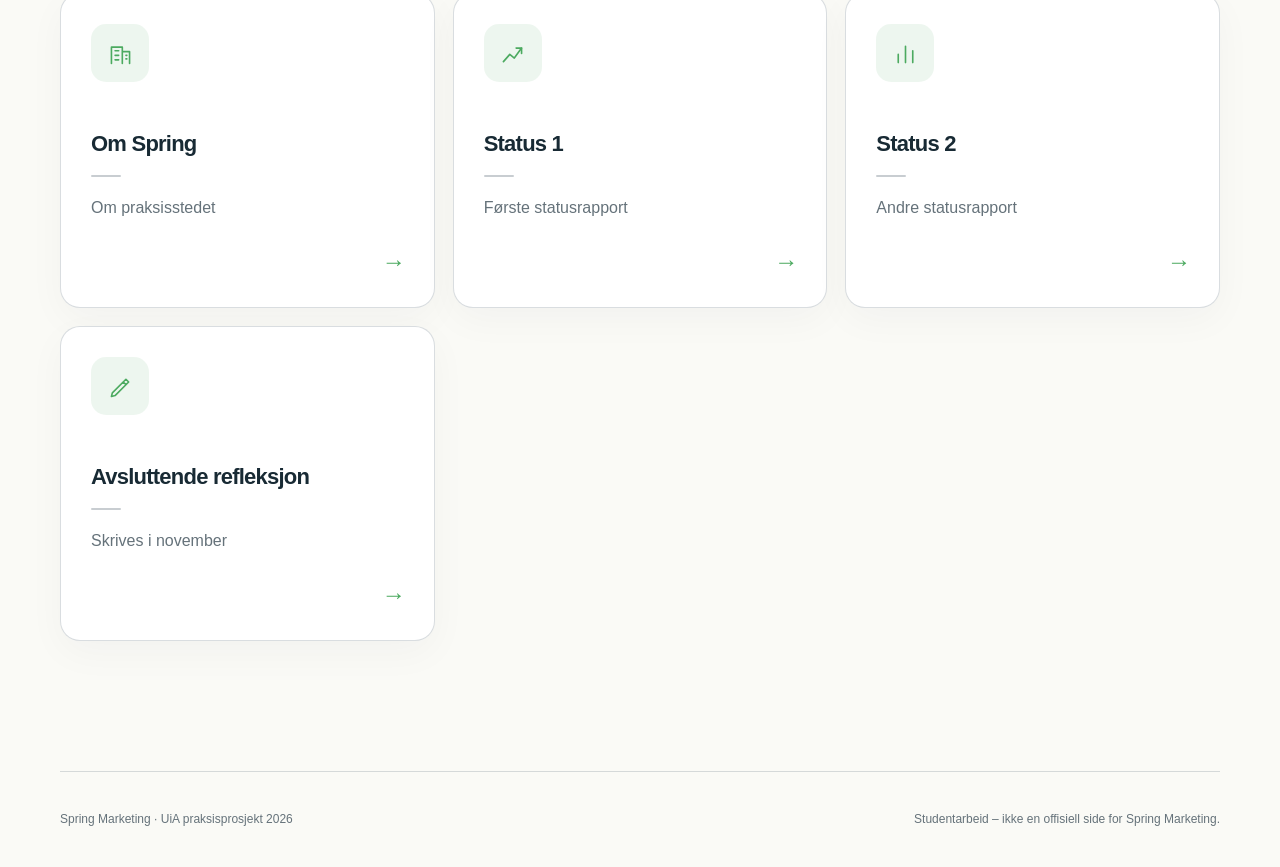
==== commit f4034332: "Update student and practice-site pages" ====
--- a/index.html
+++ b/index.html
@@ -5,7 +5,7 @@
     <meta name="viewport" content="width=device-width, initial-scale=1.0" />
     <meta
       name="description"
-      content="Praksis hos Spring Marketing – utvikling gjennom praksisprosjektet IS-302 ved Universitetet i Agder."
+      content="Praksis hos Spring Marketing – utvikling av PlukkeFun for Elefun gjennom praksisprosjektet IS-302 ved Universitetet i Agder."
     />
     <meta name="theme-color" content="#182e3d" />
     <meta property="og:type" content="website" />
@@ -17,7 +17,7 @@
     />
     <meta
       property="og:image"
-      content="https://haldvar.github.io/assets/og.png"
+      content="https://haldvar.github.io/assets/og-spring.png"
     />
     <meta name="twitter:card" content="summary_large_image" />
     <meta name="twitter:title" content="Praksis hos Spring Marketing" />
@@ -27,7 +27,7 @@
     />
     <meta
       name="twitter:image"
-      content="https://haldvar.github.io/assets/og.png"
+      content="https://haldvar.github.io/assets/og-spring.png"
     />
     <link rel="icon" href="assets/favicon.svg" type="image/svg+xml" />
     <link rel="stylesheet" href="styles.css" />
@@ -37,7 +37,7 @@
     <a class="skip-link" href="#innhold">Hopp til innhold</a>
 
     <header class="site-header">
-      <a class="brand" href="#topp" aria-label="PlukkeFun – til toppen">
+      <a class="brand" href="#topp" aria-label="Spring Marketing – til toppen">
         <span class="brand-mark" aria-hidden="true">P</span>
         <span>Spring<strong>Marketing</strong></span>
       </a>
@@ -56,13 +56,15 @@
 
           <div class="intro-copy">
             <p class="lead">
-              Disse sidene dokumenterer arbeidet mitt hos Spring gjennom
-              praksisprosjektet IS-302 ved Universitetet i Agder.
+              Disse sidene dokumenterer arbeidet mitt hos Spring Marketing
+              gjennom praksisprosjektet IS-302 ved Universitetet i Agder.
             </p>
             <p>
-              Oppgaven er å bistå i diverse utviklingsprosjekter. Jeg skal blant annet få hjelpe til med å utvikle PlukkeFun – en løsning som skal gi
-              lageransatte hos Elefun en tydelig arbeidsflyt fra skanning av ordre til
-              ferdig plukk, og støtte håndtering av avvik underveis.
+              Oppgaven er å bistå i diverse utviklingsprosjekter. Jeg skal blant
+              annet hjelpe til med å utvikle <strong>PlukkeFun</strong> – en
+              løsning som skal gi lageransatte hos Elefun en tydelig arbeidsflyt
+              fra skanning av ordre til ferdig plukk, og støtte håndtering av
+              avvik underveis.
             </p>
             <p>
               Arbeidet omfatter kartlegging av behov, utforming av
@@ -114,13 +116,13 @@
                   <path d="M7 27c.5-6 4-9 9-9s8.5 3 9 9" />
                 </svg>
               </div>
-              <h3>Om meg</h3>
+              <h3>Om studenten</h3>
               <span class="card-line" aria-hidden="true"></span>
               <p>Student og kontaktinfo</p>
               <span class="card-arrow" aria-hidden="true">→</span>
             </a>
 
-            <a class="card" href="om-elefun.html">
+            <a class="card" href="praksisstedet.html">
               <div class="icon" aria-hidden="true">
                 <svg viewBox="0 0 32 32">
                   <path
@@ -177,7 +179,7 @@
 
     <footer>
       <p>Spring Marketing · UiA praksisprosjekt 2026</p>
-      <p>Studentarbeid – ikke en offisiell side for Spring Marketing</p>
+      <p>Studentarbeid – ikke en offisiell side for Spring Marketing.</p>
     </footer>
   </body>
 </html>
--- a/styles.css
+++ b/styles.css
@@ -396,6 +396,18 @@
   margin-bottom: 0;
 }
 
+.prose a {
+  color: #2f7f42;
+  text-decoration: underline;
+  text-decoration-thickness: 1px;
+  text-underline-offset: 4px;
+}
+
+.prose a:hover,
+.prose a:focus-visible {
+  color: var(--navy);
+}
+
 .editor-panel {
   margin-top: 22px;
   background: #f3f8f2;
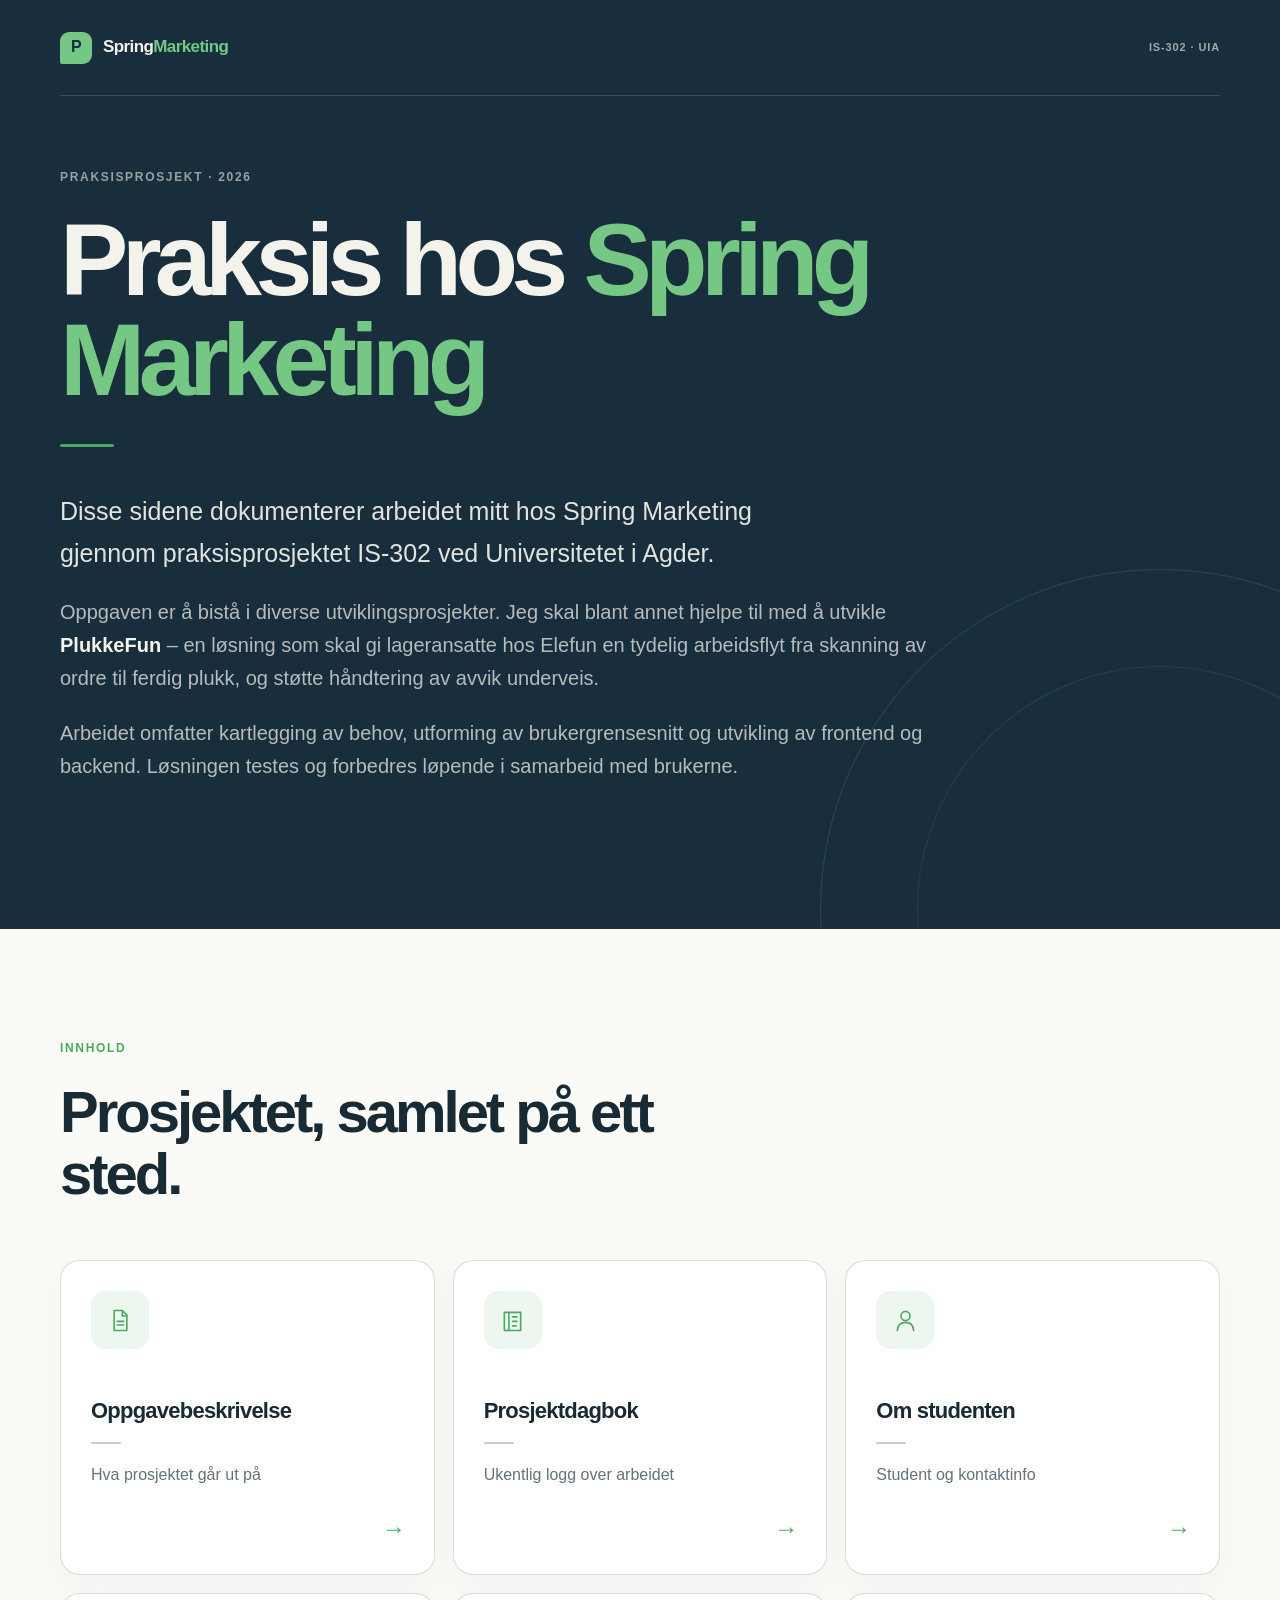
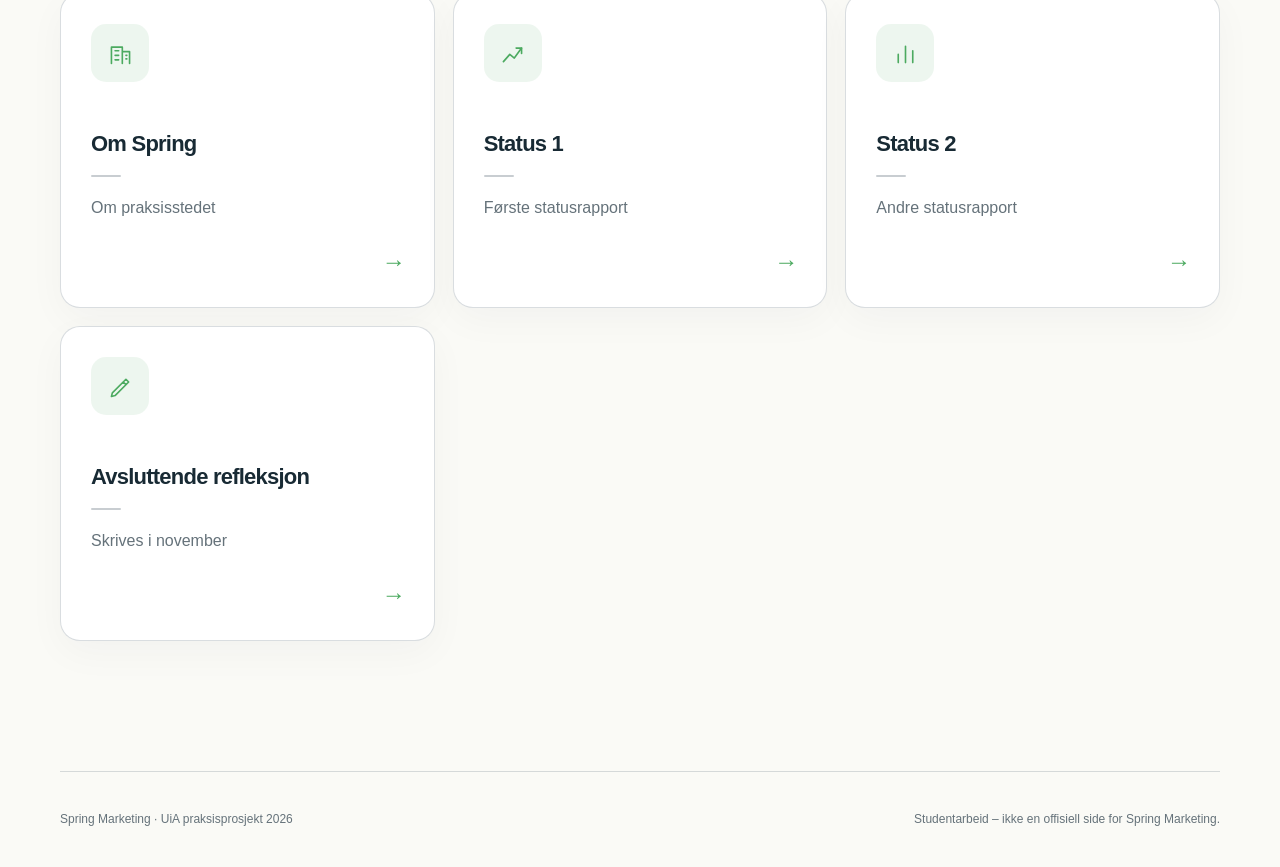
==== commit cb774779: "Add September diary entry and remove editing" ====
--- a/index.html
+++ b/index.html
@@ -43,7 +43,6 @@
       </a>
       <div class="header-actions">
         <span>IS-302 · UiA</span>
-        <a class="header-link" href="login.html">Logg inn</a>
       </div>
     </header>
 
--- a/styles.css
+++ b/styles.css
@@ -327,11 +327,7 @@
 }
 
 .card:focus-visible,
-.header-link:focus-visible,
-.primary-button:focus-visible,
-.secondary-button:focus-visible,
-input:focus-visible,
-textarea:focus-visible {
+.header-link:focus-visible {
   outline: 3px solid rgba(117, 200, 132, 0.42);
   outline-offset: 3px;
 }
@@ -364,8 +360,7 @@
   padding: 78px 24px 110px;
 }
 
-.content-panel,
-.editor-panel {
+.content-panel {
   padding: clamp(30px, 5vw, 58px);
   background: #fff;
   border: 1px solid var(--line);
@@ -392,6 +387,20 @@
   font-size: clamp(17px, 1.8vw, 20px);
 }
 
+.journal-entry + .journal-entry {
+  margin-top: 38px;
+  padding-top: 32px;
+  border-top: 1px solid var(--line);
+}
+
+.prose .journal-entry h3 {
+  margin-bottom: 10px;
+  color: var(--ink);
+  font-size: 18px;
+  font-weight: 780;
+  letter-spacing: -0.02em;
+}
+
 .prose p:last-child {
   margin-bottom: 0;
 }
@@ -406,129 +415,6 @@
 .prose a:hover,
 .prose a:focus-visible {
   color: var(--navy);
-}
-
-.editor-panel {
-  margin-top: 22px;
-  background: #f3f8f2;
-  border-color: rgba(76, 170, 96, 0.25);
-}
-
-.editor-panel[hidden] {
-  display: none;
-}
-
-.field {
-  display: grid;
-  gap: 8px;
-  margin-bottom: 20px;
-}
-
-.field label {
-  font-size: 13px;
-  font-weight: 750;
-}
-
-input,
-textarea {
-  width: 100%;
-  padding: 14px 15px;
-  color: var(--ink);
-  background: #fff;
-  border: 1px solid rgba(24, 46, 61, 0.22);
-  border-radius: 12px;
-  font: inherit;
-}
-
-textarea {
-  min-height: 250px;
-  line-height: 1.55;
-  resize: vertical;
-}
-
-.editor-actions {
-  display: flex;
-  flex-wrap: wrap;
-  gap: 10px;
-}
-
-.primary-button,
-.secondary-button {
-  min-height: 46px;
-  padding: 0 18px;
-  border-radius: 12px;
-  font: inherit;
-  font-size: 14px;
-  font-weight: 750;
-  cursor: pointer;
-}
-
-.primary-button {
-  color: var(--navy);
-  background: var(--green-light);
-  border: 1px solid var(--green-light);
-}
-
-.secondary-button {
-  color: var(--ink);
-  background: transparent;
-  border: 1px solid rgba(24, 46, 61, 0.22);
-}
-
-.form-message {
-  min-height: 26px;
-  margin: 14px 0 0;
-  color: #2c713d;
-  font-size: 14px;
-  font-weight: 700;
-}
-
-.form-message.is-error {
-  color: #a33939;
-}
-
-.storage-note {
-  margin: 22px 0 0;
-  padding-top: 18px;
-  color: var(--muted);
-  border-top: 1px solid var(--line);
-  font-size: 13px;
-}
-
-.login-page {
-  min-height: 100svh;
-  background: var(--navy);
-}
-
-.login-main {
-  display: grid;
-  min-height: 100svh;
-  place-items: center;
-  padding: 130px 24px 50px;
-}
-
-.login-card {
-  width: min(100%, 510px);
-  padding: clamp(30px, 6vw, 52px);
-  background: var(--paper);
-  border: 1px solid rgba(244, 243, 235, 0.3);
-  border-radius: 24px;
-  box-shadow: 0 30px 90px rgba(4, 18, 27, 0.3);
-}
-
-.login-card h1 {
-  margin-bottom: 18px;
-  font-size: clamp(46px, 8vw, 68px);
-}
-
-.login-intro {
-  margin-bottom: 30px;
-  color: var(--muted);
-}
-
-.login-form .primary-button {
-  width: 100%;
-  min-height: 52px;
 }
 
 footer {
@@ -564,8 +450,7 @@
     min-height: 78px;
   }
 
-  .header-actions > span,
-  .detail-page .header-actions .header-link:first-child {
+  .header-actions > span {
     display: none;
   }
 
@@ -605,8 +490,7 @@
     padding: 48px 20px 78px;
   }
 
-  .content-panel,
-  .editor-panel {
+  .content-panel {
     padding: 26px 22px;
   }
 
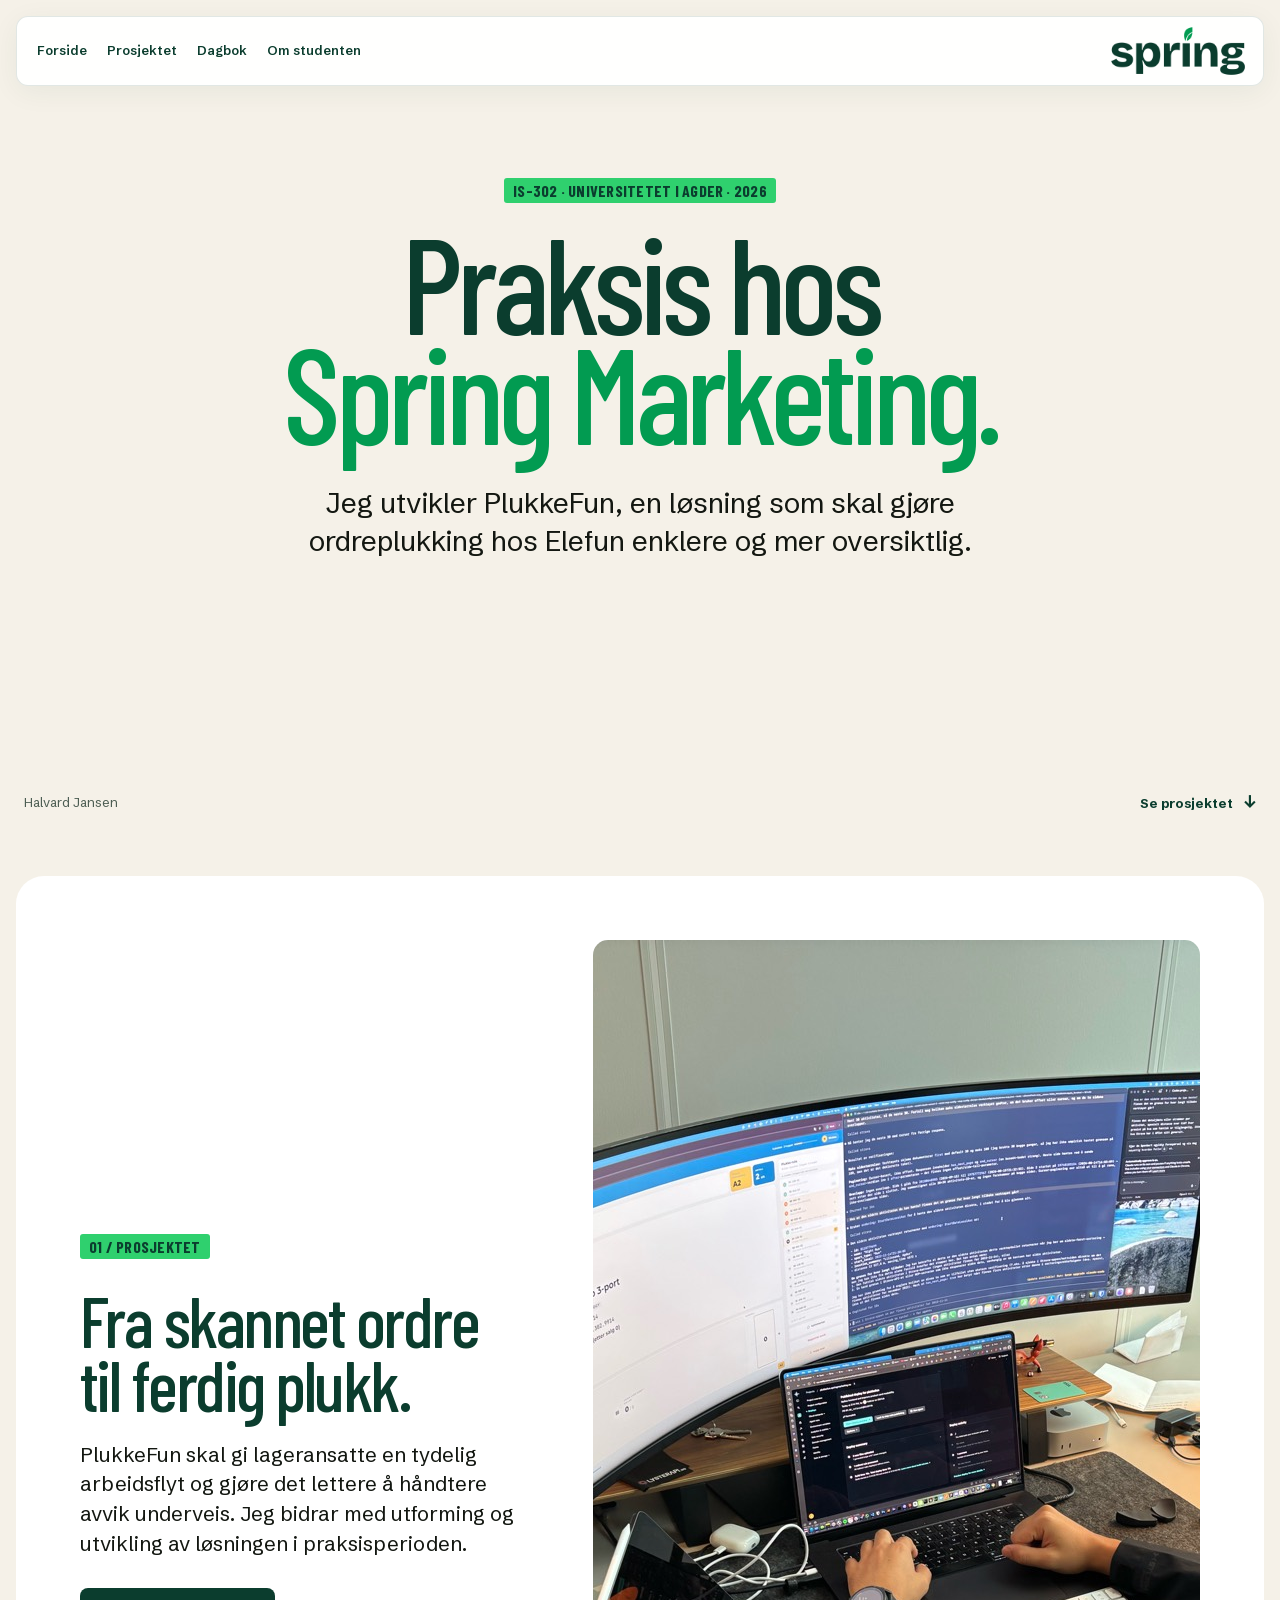
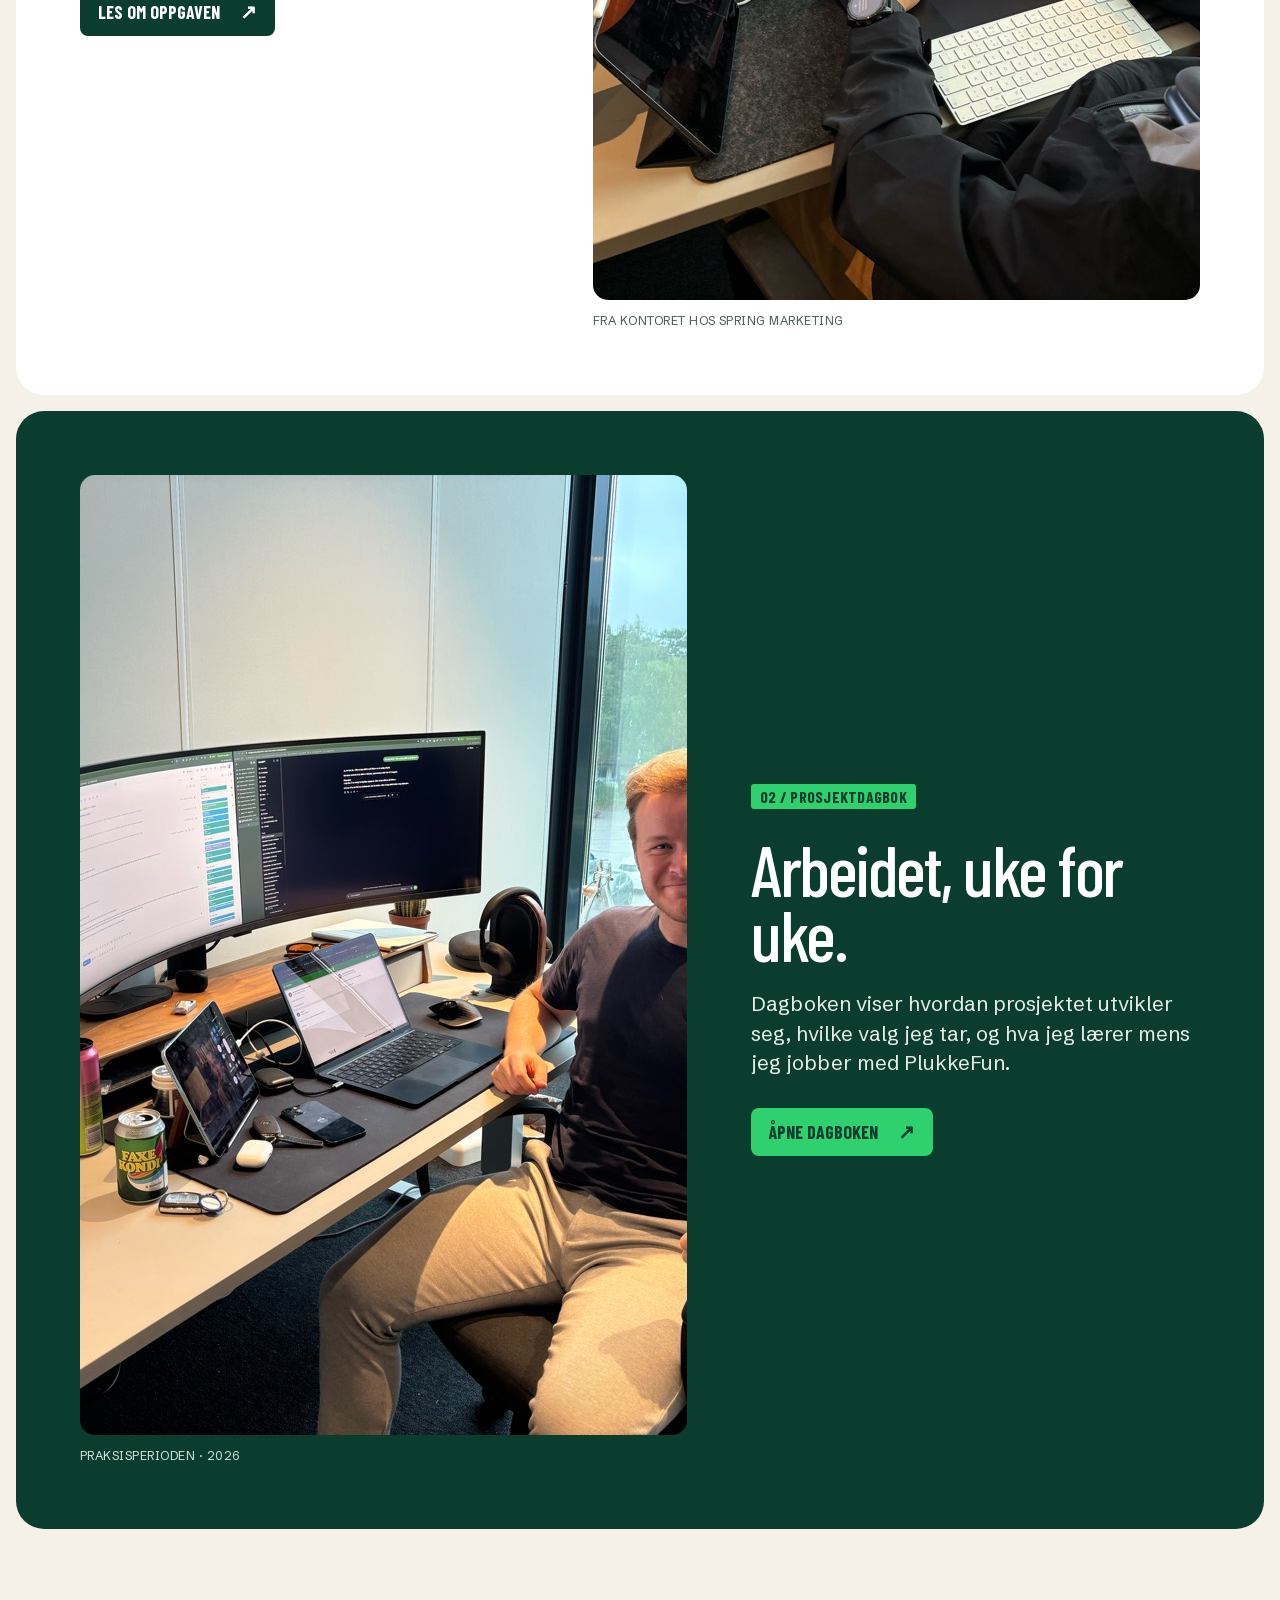
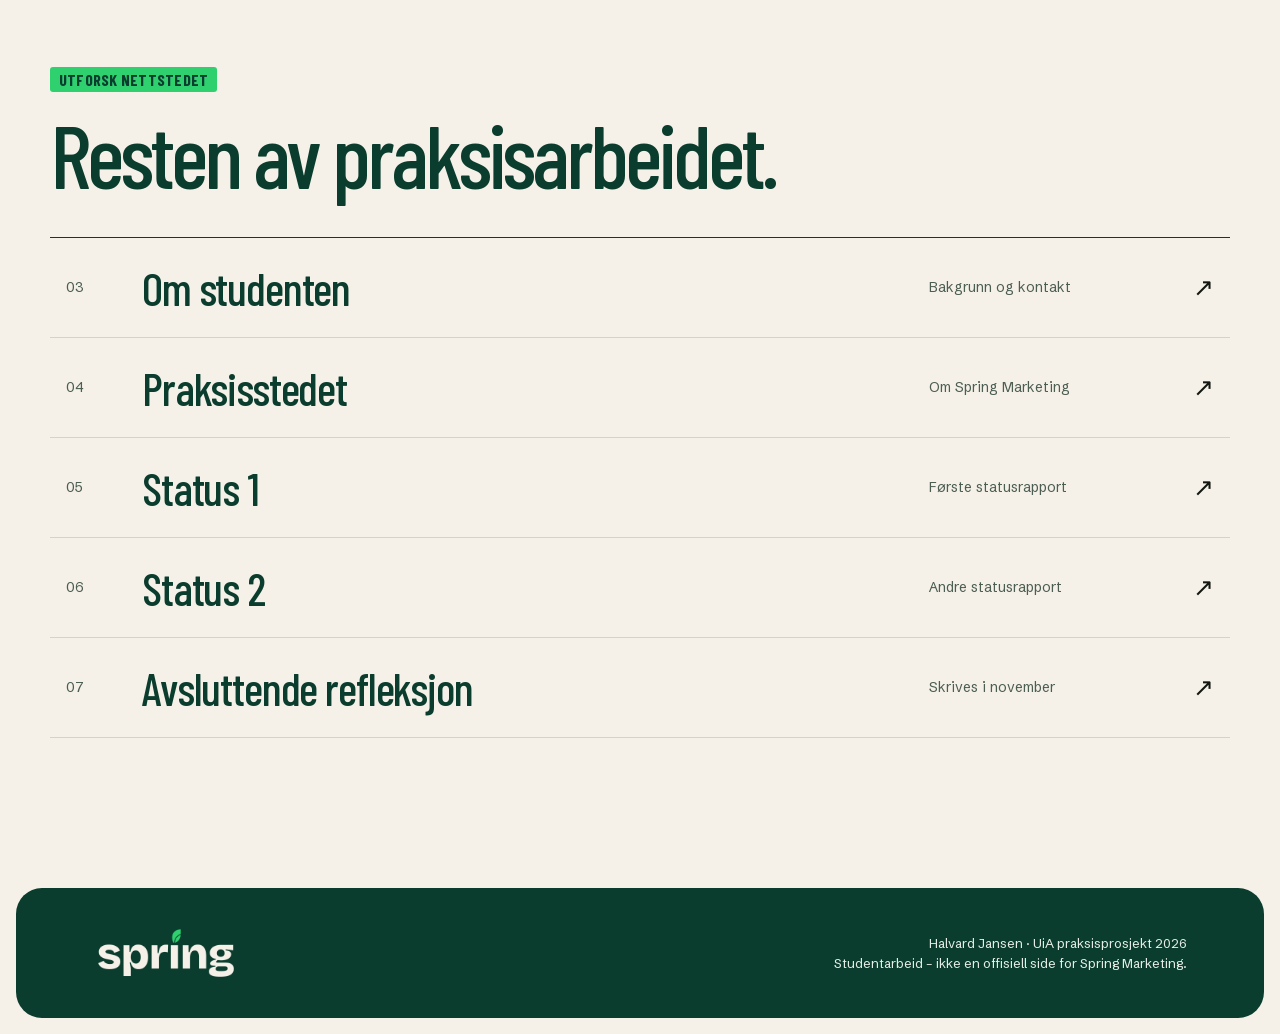
==== commit 3866098f: "Publish Spring-inspired practice site redesign" ====
--- a/index.html
+++ b/index.html
@@ -5,15 +5,15 @@
     <meta name="viewport" content="width=device-width, initial-scale=1.0" />
     <meta
       name="description"
-      content="Praksis hos Spring Marketing – utvikling av PlukkeFun for Elefun gjennom praksisprosjektet IS-302 ved Universitetet i Agder."
+      content="Praksis hos Spring Marketing – Halvard Jansens arbeid med PlukkeFun for Elefun gjennom IS-302 ved Universitetet i Agder."
     />
-    <meta name="theme-color" content="#182e3d" />
+    <meta name="theme-color" content="#f5f1e8" />
     <meta property="og:type" content="website" />
     <meta property="og:locale" content="nb_NO" />
     <meta property="og:title" content="Praksis hos Spring Marketing" />
     <meta
       property="og:description"
-      content="Vi utvikler et enklere og mer oversiktlig plukkesystem for lageret hos Elefun."
+      content="Halvard Jansen dokumenterer arbeidet med PlukkeFun for Elefun."
     />
     <meta
       property="og:image"
@@ -23,162 +23,156 @@
     <meta name="twitter:title" content="Praksis hos Spring Marketing" />
     <meta
       name="twitter:description"
-      content="Vi utvikler et enklere og mer oversiktlig plukkesystem for lageret hos Elefun."
+      content="Halvard Jansen dokumenterer arbeidet med PlukkeFun for Elefun."
     />
     <meta
       name="twitter:image"
       content="https://haldvar.github.io/assets/og-spring.png"
     />
     <link rel="icon" href="assets/favicon.svg" type="image/svg+xml" />
+    <link
+      rel="preload"
+      href="assets/barlow-condensed-600.woff2"
+      as="font"
+      type="font/woff2"
+      crossorigin
+    />
     <link rel="stylesheet" href="styles.css" />
     <title>Praksis hos Spring Marketing</title>
   </head>
-  <body>
+  <body class="home-page">
     <a class="skip-link" href="#innhold">Hopp til innhold</a>
 
     <header class="site-header">
       <a class="brand" href="#topp" aria-label="Spring Marketing – til toppen">
-        <span class="brand-mark" aria-hidden="true">P</span>
-        <span>Spring<strong>Marketing</strong></span>
+        <img src="assets/spring-logo-primary.png" alt="Spring Marketing" width="776" height="312" />
       </a>
-      <div class="header-actions">
-        <span>IS-302 · UiA</span>
-      </div>
+      <nav class="header-actions" aria-label="Hovednavigasjon">
+        <a href="#topp">Forside</a>
+        <a href="oppgavebeskrivelse.html">Prosjektet</a>
+        <a href="prosjektdagbok.html">Dagbok</a>
+        <a href="om-meg.html">Om studenten</a>
+      </nav>
     </header>
 
     <main id="innhold">
       <section class="intro" id="topp">
         <div class="intro-inner">
-          <p class="eyebrow">Praksisprosjekt · 2026</p>
-          <h1>Praksis hos <em>Spring Marketing</em></h1>
-          <span class="accent-line" aria-hidden="true"></span>
+          <p class="eyebrow">IS-302 · Universitetet i Agder · 2026</p>
+          <h1>Praksis hos<br /><em>Spring Marketing.</em></h1>
+          <p class="intro-deck">
+            Jeg utvikler PlukkeFun, en løsning som skal gjøre ordreplukking hos
+            Elefun enklere og mer oversiktlig.
+          </p>
+          <div class="intro-meta">
+            <span>Halvard Jansen</span>
+            <a href="#prosjektet"
+              >Se prosjektet <span aria-hidden="true">↓</span></a
+            >
+          </div>
+        </div>
+      </section>
 
-          <div class="intro-copy">
-            <p class="lead">
-              Disse sidene dokumenterer arbeidet mitt hos Spring Marketing
-              gjennom praksisprosjektet IS-302 ved Universitetet i Agder.
-            </p>
-            <p>
-              Oppgaven er å bistå i diverse utviklingsprosjekter. Jeg skal blant
-              annet hjelpe til med å utvikle <strong>PlukkeFun</strong> – en
-              løsning som skal gi lageransatte hos Elefun en tydelig arbeidsflyt
-              fra skanning av ordre til ferdig plukk, og støtte håndtering av
-              avvik underveis.
-            </p>
-            <p>
-              Arbeidet omfatter kartlegging av behov, utforming av
-              brukergrensesnitt og utvikling av frontend og backend. Løsningen
-              testes og forbedres løpende i samarbeid med brukerne.
-            </p>
-          </div>
+      <section
+        class="feature feature-light"
+        id="prosjektet"
+        aria-labelledby="prosjekt-tittel"
+      >
+        <div class="feature-copy">
+          <p class="feature-kicker">01 / Prosjektet</p>
+          <h2 id="prosjekt-tittel">Fra skannet ordre til ferdig plukk.</h2>
+          <p>
+            PlukkeFun skal gi lageransatte en tydelig arbeidsflyt og gjøre det
+            lettere å håndtere avvik underveis. Jeg bidrar med utforming og
+            utvikling av løsningen i praksisperioden.
+          </p>
+          <a class="button-link" href="oppgavebeskrivelse.html">
+            Les om oppgaven <span aria-hidden="true">↗</span>
+          </a>
+        </div>
+        <div class="feature-media">
+          <img
+            src="assets/spring-kontor-2.jpg"
+            alt="Utviklingsarbeid ved en pult med flere skjermer"
+            width="1280"
+            height="960"
+          />
+          <span class="media-caption">Fra kontoret hos Spring Marketing</span>
+        </div>
+      </section>
+
+      <section class="feature feature-dark" aria-labelledby="dagbok-tittel">
+        <div class="feature-media">
+          <img
+            src="assets/spring-kontor-1.jpg"
+            alt="En person ved arbeidsplassen på kontoret"
+            width="1280"
+            height="960"
+            loading="lazy"
+          />
+          <span class="media-caption">Praksisperioden · 2026</span>
+        </div>
+        <div class="feature-copy">
+          <p class="feature-kicker">02 / Prosjektdagbok</p>
+          <h2 id="dagbok-tittel">Arbeidet, uke for uke.</h2>
+          <p>
+            Dagboken viser hvordan prosjektet utvikler seg, hvilke valg jeg tar,
+            og hva jeg lærer mens jeg jobber med PlukkeFun.
+          </p>
+          <a class="button-link button-link-light" href="prosjektdagbok.html">
+            Åpne dagboken <span aria-hidden="true">↗</span>
+          </a>
         </div>
       </section>
 
       <section class="overview" aria-labelledby="oversikt-tittel">
         <div class="overview-inner">
           <div class="section-heading">
-            <p class="eyebrow dark">Innhold</p>
-            <h2 id="oversikt-tittel">Prosjektet, samlet på ett sted.</h2>
+            <p class="eyebrow">Utforsk nettstedet</p>
+            <h2 id="oversikt-tittel">Resten av praksisarbeidet.</h2>
           </div>
-
-          <div class="card-grid">
-            <a class="card" href="oppgavebeskrivelse.html">
-              <div class="icon" aria-hidden="true">
-                <svg viewBox="0 0 32 32">
-                  <path d="M9 5h9l5 5v17H9z" />
-                  <path d="M18 5v6h5M12.5 17h7M12.5 21h7" />
-                </svg>
-              </div>
-              <h3>Oppgavebeskrivelse</h3>
-              <span class="card-line" aria-hidden="true"></span>
-              <p>Hva prosjektet går ut på</p>
-              <span class="card-arrow" aria-hidden="true">→</span>
+          <nav class="page-index" aria-label="Flere sider">
+            <a href="om-meg.html">
+              <span class="index-number">03</span>
+              <span class="index-title">Om studenten</span>
+              <span class="index-description">Bakgrunn og kontakt</span>
+              <span class="index-arrow" aria-hidden="true">↗</span>
             </a>
-
-            <a class="card" href="prosjektdagbok.html">
-              <div class="icon" aria-hidden="true">
-                <svg viewBox="0 0 32 32">
-                  <path d="M7 7h18v20H7zM12 7v20" />
-                  <path d="M16 12h5M16 17h5M16 22h4" />
-                </svg>
-              </div>
-              <h3>Prosjektdagbok</h3>
-              <span class="card-line" aria-hidden="true"></span>
-              <p>Ukentlig logg over arbeidet</p>
-              <span class="card-arrow" aria-hidden="true">→</span>
+            <a href="praksisstedet.html">
+              <span class="index-number">04</span>
+              <span class="index-title">Praksisstedet</span>
+              <span class="index-description">Om Spring Marketing</span>
+              <span class="index-arrow" aria-hidden="true">↗</span>
             </a>
-
-            <a class="card" href="om-meg.html">
-              <div class="icon" aria-hidden="true">
-                <svg viewBox="0 0 32 32">
-                  <circle cx="16" cy="11" r="5" />
-                  <path d="M7 27c.5-6 4-9 9-9s8.5 3 9 9" />
-                </svg>
-              </div>
-              <h3>Om studenten</h3>
-              <span class="card-line" aria-hidden="true"></span>
-              <p>Student og kontaktinfo</p>
-              <span class="card-arrow" aria-hidden="true">→</span>
+            <a href="status-1.html">
+              <span class="index-number">05</span>
+              <span class="index-title">Status 1</span>
+              <span class="index-description">Første statusrapport</span>
+              <span class="index-arrow" aria-hidden="true">↗</span>
             </a>
-
-            <a class="card" href="praksisstedet.html">
-              <div class="icon" aria-hidden="true">
-                <svg viewBox="0 0 32 32">
-                  <path
-                    d="M6 27V9h12v18M18 14h8v13M10 13h4M10 18h4M10 23h4M22 18h1M22 22h1"
-                  />
-                </svg>
-              </div>
-              <h3>Om Spring</h3>
-              <span class="card-line" aria-hidden="true"></span>
-              <p>Om praksisstedet</p>
-              <span class="card-arrow" aria-hidden="true">→</span>
+            <a href="status-2.html">
+              <span class="index-number">06</span>
+              <span class="index-title">Status 2</span>
+              <span class="index-description">Andre statusrapport</span>
+              <span class="index-arrow" aria-hidden="true">↗</span>
             </a>
-
-            <a class="card" href="status-1.html">
-              <div class="icon" aria-hidden="true">
-                <svg viewBox="0 0 32 32">
-                  <path d="M6 25 13 17l5 4 8-11" />
-                  <path d="M20 10h6v6" />
-                </svg>
-              </div>
-              <h3>Status 1</h3>
-              <span class="card-line" aria-hidden="true"></span>
-              <p>Første statusrapport</p>
-              <span class="card-arrow" aria-hidden="true">→</span>
+            <a href="avsluttende-refleksjon.html">
+              <span class="index-number">07</span>
+              <span class="index-title">Avsluttende refleksjon</span>
+              <span class="index-description">Skrives i november</span>
+              <span class="index-arrow" aria-hidden="true">↗</span>
             </a>
-
-            <a class="card" href="status-2.html">
-              <div class="icon" aria-hidden="true">
-                <svg viewBox="0 0 32 32">
-                  <path d="M8 26V17M16 26V8M24 26V13" />
-                </svg>
-              </div>
-              <h3>Status 2</h3>
-              <span class="card-line" aria-hidden="true"></span>
-              <p>Andre statusrapport</p>
-              <span class="card-arrow" aria-hidden="true">→</span>
-            </a>
-
-            <a class="card" href="avsluttende-refleksjon.html">
-              <div class="icon" aria-hidden="true">
-                <svg viewBox="0 0 32 32">
-                  <path d="m7 23-1 4 4-1L25 11l-3-3zM19 11l3 3" />
-                </svg>
-              </div>
-              <h3>Avsluttende refleksjon</h3>
-              <span class="card-line" aria-hidden="true"></span>
-              <p>Skrives i november</p>
-              <span class="card-arrow" aria-hidden="true">→</span>
-            </a>
-          </div>
+          </nav>
         </div>
       </section>
     </main>
 
     <footer>
-      <p>Spring Marketing · UiA praksisprosjekt 2026</p>
-      <p>Studentarbeid – ikke en offisiell side for Spring Marketing.</p>
+      <img src="assets/spring-logo-white.png" alt="Spring Marketing" width="772" height="308" />
+      <div>
+        <p>Halvard Jansen · UiA praksisprosjekt 2026</p>
+        <p>Studentarbeid – ikke en offisiell side for Spring Marketing.</p>
+      </div>
     </footer>
   </body>
 </html>
--- a/styles.css
+++ b/styles.css
@@ -1,13 +1,47 @@
+@font-face {
+  font-family: "Barlow Condensed";
+  src: url("assets/barlow-condensed-500.woff2") format("woff2");
+  font-style: normal;
+  font-weight: 500;
+  font-display: swap;
+}
+
+@font-face {
+  font-family: "Barlow Condensed";
+  src: url("assets/barlow-condensed-600.woff2") format("woff2");
+  font-style: normal;
+  font-weight: 600;
+  font-display: swap;
+}
+
+@font-face {
+  font-family: "Barlow Condensed";
+  src: url("assets/barlow-condensed-700.woff2") format("woff2");
+  font-style: normal;
+  font-weight: 700;
+  font-display: swap;
+}
+
+@font-face {
+  font-family: "Schibsted Grotesk";
+  src: url("assets/schibsted-grotesk-latin.woff2") format("woff2");
+  font-style: normal;
+  font-weight: 400 700;
+  font-display: swap;
+}
+
 :root {
-  --navy: #182e3d;
-  --green: #4caa60;
-  --green-light: #75c884;
-  --cream: #f4f3eb;
-  --paper: #fafaf6;
-  --ink: #182a34;
-  --muted: #65727a;
-  --line: rgba(24, 46, 61, 0.16);
-  --max-width: 1160px;
+  --paper: #f5f1e8;
+  --white: #fff;
+  --soft: #fff;
+  --ink: #0b3d2e;
+  --body-ink: #131711;
+  --muted: #4c5d52;
+  --line: #cbd6cc;
+  --lime: #2fd06e;
+  --accent: #029b51;
+  --display: "Barlow Condensed", "Arial Narrow", sans-serif;
+  --body: "Schibsted Grotesk", "Avenir Next", Avenir, "Segoe UI", Helvetica, Arial, sans-serif;
 }
 
 *,
@@ -22,12 +56,11 @@
 
 body {
   margin: 0;
-  color: var(--ink);
+  color: var(--body-ink);
   background: var(--paper);
-  font-family: "Avenir Next", Avenir, "Segoe UI", Helvetica, Arial, sans-serif;
+  font-family: var(--body);
   font-size: 17px;
-  line-height: 1.65;
-  text-rendering: optimizeLegibility;
+  line-height: 1.55;
   -webkit-font-smoothing: antialiased;
 }
 
@@ -36,144 +69,8 @@
   text-decoration: none;
 }
 
-.skip-link {
-  position: fixed;
-  z-index: 10;
-  top: 12px;
-  left: 12px;
-  padding: 9px 15px;
-  color: var(--navy);
-  background: var(--cream);
-  border-radius: 999px;
-  transform: translateY(-150%);
-}
-
-.skip-link:focus {
-  transform: translateY(0);
-}
-
-.site-header {
-  position: absolute;
-  z-index: 2;
-  top: 0;
-  left: 50%;
-  display: flex;
-  width: min(calc(100% - 48px), var(--max-width));
-  min-height: 96px;
-  align-items: center;
-  justify-content: space-between;
-  color: rgba(244, 243, 235, 0.66);
-  border-bottom: 1px solid rgba(244, 243, 235, 0.16);
-  transform: translateX(-50%);
-}
-
-.site-header p {
-  margin: 0;
-  font-size: 12px;
-  font-weight: 700;
-  letter-spacing: 0.09em;
-  text-transform: uppercase;
-}
-
-.header-actions {
-  display: flex;
-  align-items: center;
-  gap: 14px;
-  color: rgba(244, 243, 235, 0.62);
-  font-size: 11px;
-  font-weight: 750;
-  letter-spacing: 0.08em;
-  text-transform: uppercase;
-}
-
-.header-link {
-  display: inline-flex;
-  min-height: 38px;
-  align-items: center;
-  justify-content: center;
-  padding: 0 14px;
-  color: var(--cream);
-  border: 1px solid rgba(244, 243, 235, 0.24);
-  border-radius: 11px;
-  transition:
-    color 180ms ease,
-    border-color 180ms ease,
-    background-color 180ms ease;
-}
-
-.header-link:hover,
-.header-link:focus-visible {
-  color: var(--navy);
-  background: var(--green-light);
-  border-color: var(--green-light);
-}
-
-.brand {
-  display: inline-flex;
-  align-items: center;
-  gap: 11px;
-  color: var(--cream);
-  font-weight: 750;
-  letter-spacing: -0.035em;
-}
-
-.brand strong {
-  color: var(--green-light);
-}
-
-.brand-mark {
-  display: grid;
-  width: 32px;
-  height: 32px;
-  place-items: center;
-  color: var(--navy);
-  background: var(--green-light);
-  border-radius: 9px 9px 9px 2px;
-  font-size: 16px;
-  font-weight: 850;
-}
-
-.intro {
-  position: relative;
-  padding: 168px 24px 124px;
-  overflow: hidden;
-  color: var(--cream);
-  background: var(--navy);
-}
-
-.intro::after {
-  position: absolute;
-  right: -220px;
-  bottom: -320px;
-  width: 680px;
-  height: 680px;
-  border: 1px solid rgba(117, 200, 132, 0.17);
-  border-radius: 50%;
-  box-shadow:
-    inset 0 0 0 96px var(--navy),
-    inset 0 0 0 97px rgba(117, 200, 132, 0.12);
-  content: "";
-}
-
-.intro-inner,
-.overview-inner {
-  position: relative;
-  z-index: 1;
-  width: min(100%, var(--max-width));
-  margin: 0 auto;
-}
-
-.eyebrow {
-  margin: 0 0 22px;
-  color: rgba(244, 243, 235, 0.58);
-  font-size: 12px;
-  font-weight: 800;
-  letter-spacing: 0.14em;
-  text-transform: uppercase;
-}
-
-.eyebrow.dark {
-  color: var(--green);
+img {
+  max-width: 100%;
 }
 
 h1,
@@ -183,222 +80,397 @@
   margin-top: 0;
 }
 
-h1 {
-  max-width: 900px;
-  margin-bottom: 34px;
-  font-size: clamp(58px, 8vw, 104px);
-  font-weight: 800;
-  letter-spacing: -0.065em;
-  line-height: 0.98;
-}
-
-h1 em {
-  color: var(--green-light);
+.skip-link {
+  position: fixed;
+  z-index: 200;
+  top: 10px;
+  left: 10px;
+  padding: 10px 15px;
+  color: var(--ink);
+  background: var(--lime);
+  border-radius: 7px;
+  transform: translateY(-150%);
+}
+
+.skip-link:focus {
+  transform: translateY(0);
+}
+
+.site-header {
+  position: fixed;
+  z-index: 100;
+  top: 16px;
+  left: 50%;
+  display: flex;
+  width: min(calc(100% - 32px), 1320px);
+  min-height: 70px;
+  align-items: center;
+  justify-content: space-between;
+  flex-direction: row-reverse;
+  gap: 20px;
+  padding: 5px 13px 5px 20px;
+  background: rgba(255, 255, 255, 0.94);
+  border: 1px solid rgba(11, 61, 46, 0.12);
+  border-radius: 12px;
+  box-shadow: 0 6px 28px rgba(11, 61, 46, 0.06);
+  transform: translateX(-50%);
+  backdrop-filter: blur(16px);
+}
+
+.brand {
+  display: inline-flex;
+  flex: 0 0 auto;
+  align-items: center;
+}
+
+.brand img {
+  display: block;
+  width: 144px;
+  height: auto;
+}
+
+.header-actions {
+  display: flex;
+  align-items: center;
+  gap: 20px;
+  color: var(--ink);
+  font-size: 13px;
+  font-weight: 600;
+  white-space: nowrap;
+}
+
+.header-actions > span {
+  color: var(--muted);
+  font-size: 12px;
+  letter-spacing: 0.05em;
+  text-transform: uppercase;
+}
+
+.header-actions a {
+  border-bottom: 1px solid transparent;
+}
+
+.header-actions a:hover {
+  border-bottom-color: currentColor;
+}
+
+a:focus-visible {
+  outline: 3px solid var(--accent);
+  outline-offset: 4px;
+}
+
+.eyebrow,
+.feature-kicker {
+  display: inline-block;
+  margin: 0;
+  padding: 5px 9px 4px;
+  color: var(--ink);
+  background: var(--lime);
+  border-radius: 3px;
+  font-family: var(--display);
+  font-size: 16px;
+  font-weight: 700;
+  letter-spacing: 0.015em;
+  line-height: 1;
+  text-transform: uppercase;
+}
+
+.intro {
+  min-height: min(100svh, 860px);
+  padding: 178px 24px 44px;
+  background: var(--paper);
+}
+
+.intro-inner {
+  display: flex;
+  width: min(100%, 1240px);
+  min-height: calc(min(100svh, 860px) - 222px);
+  align-items: center;
+  flex-direction: column;
+  margin: 0 auto;
+  text-align: center;
+}
+
+.intro h1 {
+  max-width: 1200px;
+  margin: 24px 0 24px;
+  font-family: var(--display);
+  font-size: clamp(76px, 10.5vw, 158px);
+  font-weight: 500;
+  letter-spacing: -0.045em;
+  line-height: 0.82;
+  color: var(--ink);
+  text-wrap: balance;
+}
+
+.intro h1 em {
+  color: var(--accent);
   font-style: normal;
 }
 
-.accent-line,
-.card-line {
+.intro-deck {
+  max-width: 720px;
+  margin: 14px auto 0;
+  font-size: clamp(21px, 2.2vw, 28px);
+  line-height: 1.35;
+  text-wrap: balance;
+}
+
+.intro-meta {
+  display: flex;
+  width: 100%;
+  align-items: center;
+  justify-content: space-between;
+  gap: 24px;
+  margin-top: auto;
+  padding-top: 62px;
+  color: var(--muted);
+  font-size: 13px;
+}
+
+.intro-meta a {
+  color: var(--ink);
+  font-weight: 700;
+}
+
+.intro-meta a span {
+  padding-left: 8px;
+  font-size: 18px;
+}
+
+.feature {
+  display: grid;
+  grid-template-columns: minmax(0, 0.85fr) minmax(0, 1.15fr);
+  min-height: 620px;
+  align-items: center;
+  gap: clamp(36px, 5vw, 90px);
+  margin: 16px 16px 0;
+  padding: clamp(42px, 5vw, 88px);
+  border-radius: 28px;
+}
+
+.feature-light {
+  background: var(--soft);
+}
+
+.feature-dark {
+  grid-template-columns: minmax(0, 1.15fr) minmax(0, 0.85fr);
+  color: var(--white);
+  background: var(--ink);
+}
+
+.feature-dark .feature-kicker {
+  color: var(--ink);
+}
+
+.feature-copy {
+  max-width: 510px;
+}
+
+.feature h2 {
+  margin: 26px 0 24px;
+  font-family: var(--display);
+  font-size: clamp(58px, 5.6vw, 86px);
+  font-weight: 500;
+  letter-spacing: -0.035em;
+  line-height: 0.9;
+  color: var(--ink);
+}
+
+.feature-dark h2 {
+  color: var(--white);
+}
+
+.feature-copy > p:not(.feature-kicker) {
+  max-width: 460px;
+  margin-bottom: 30px;
+  font-size: clamp(18px, 1.6vw, 21px);
+  line-height: 1.45;
+}
+
+.feature-dark .feature-copy > p:not(.feature-kicker) {
+  color: #e4eee5;
+}
+
+.button-link {
+  display: inline-flex;
+  min-height: 48px;
+  align-items: center;
+  gap: 20px;
+  padding: 0 18px;
+  color: var(--white);
+  background: var(--ink);
+  border-radius: 8px;
+  font-family: var(--display);
+  font-size: 18px;
+  font-weight: 700;
+  line-height: 1;
+  text-transform: uppercase;
+  transition:
+    background 160ms ease,
+    color 160ms ease,
+    transform 160ms ease;
+}
+
+.button-link span {
+  font-family: var(--body);
+  font-size: 20px;
+}
+
+.button-link:hover {
+  color: var(--ink);
+  background: var(--lime);
+  transform: translateY(-2px);
+}
+
+.button-link-light {
+  color: var(--ink);
+  background: var(--lime);
+}
+
+.feature-media img {
   display: block;
-  width: 54px;
-  height: 3px;
-  background: var(--green);
-  border-radius: 999px;
-}
-
-.intro-copy {
-  max-width: 880px;
-  margin-top: 44px;
-}
-
-.intro-copy p {
-  margin-bottom: 22px;
-  color: rgba(244, 243, 235, 0.72);
-  font-size: clamp(17px, 1.6vw, 20px);
-}
-
-.intro-copy .lead {
-  max-width: 790px;
-  color: rgba(244, 243, 235, 0.92);
-  font-size: clamp(20px, 2vw, 25px);
-}
-
-.intro-copy strong {
-  color: var(--cream);
+  width: 100%;
+  aspect-ratio: 4 / 3;
+  object-fit: cover;
+  border-radius: 15px;
+}
+
+.media-caption {
+  display: block;
+  margin-top: 12px;
+  color: var(--muted);
+  font-size: 12px;
+  letter-spacing: 0.04em;
+  text-transform: uppercase;
+}
+
+.feature-dark .media-caption {
+  color: #d3e5d8;
 }
 
 .overview {
-  padding: 110px 24px 130px;
+  padding: 138px 24px 150px;
+}
+
+.overview-inner {
+  width: min(100%, 1180px);
+  margin: 0 auto;
 }
 
 .section-heading {
+  margin-bottom: 45px;
+}
+
+.section-heading h2 {
+  max-width: 820px;
+  margin: 20px 0 0;
+  font-family: var(--display);
+  font-size: clamp(62px, 7vw, 108px);
+  font-weight: 500;
+  letter-spacing: -0.045em;
+  line-height: 0.88;
+  color: var(--ink);
+}
+
+.page-index {
+  border-top: 1px solid var(--ink);
+}
+
+.page-index a {
+  display: grid;
+  grid-template-columns: 58px minmax(0, 1fr) 225px 42px;
+  min-height: 100px;
+  align-items: center;
+  gap: 18px;
+  padding: 14px 16px;
+  border-bottom: 1px solid var(--line);
+  transition: background 160ms ease;
+}
+
+.page-index a:hover,
+.page-index a:focus-visible {
+  background: #d9f1df;
+}
+
+.index-number,
+.index-description {
+  color: var(--muted);
+  font-size: 14px;
+}
+
+.index-title {
+  font-family: var(--display);
+  font-size: clamp(34px, 3.6vw, 50px);
+  font-weight: 500;
+  letter-spacing: -0.025em;
+  line-height: 1;
+  color: var(--ink);
+}
+
+.index-arrow {
+  justify-self: end;
+  font-size: 25px;
+}
+
+.page-hero {
+  padding: 180px 24px 82px;
+  background: var(--paper);
+}
+
+.page-shell {
+  width: min(100%, 1100px);
+  margin: 0 auto;
+}
+
+.page-hero h1 {
+  max-width: 1050px;
+  margin: 25px 0 22px;
+  font-family: var(--display);
+  font-size: clamp(78px, 10vw, 144px);
+  font-weight: 500;
+  letter-spacing: -0.045em;
+  line-height: 0.82;
+  color: var(--ink);
+}
+
+.page-lead {
   max-width: 720px;
-  margin-bottom: 54px;
-}
-
-.section-heading h2 {
   margin-bottom: 0;
-  font-size: clamp(36px, 5vw, 58px);
-  font-weight: 780;
-  letter-spacing: -0.052em;
-  line-height: 1.08;
-}
-
-.card-grid {
-  display: grid;
-  grid-template-columns: repeat(3, minmax(0, 1fr));
-  gap: 18px;
-}
-
-.card {
-  position: relative;
-  display: block;
-  min-height: 315px;
-  padding: 30px;
-  background: #fff;
-  border: 1px solid var(--line);
-  border-radius: 20px;
-  box-shadow: 0 12px 38px rgba(16, 38, 50, 0.035);
-  transition:
-    transform 180ms ease,
-    border-color 180ms ease,
-    box-shadow 180ms ease;
-}
-
-.card:hover {
-  border-color: rgba(76, 170, 96, 0.55);
-  box-shadow: 0 18px 42px rgba(16, 38, 50, 0.08);
-  transform: translateY(-4px);
-}
-
-.icon {
-  display: grid;
-  width: 58px;
-  height: 58px;
-  margin-bottom: 48px;
-  place-items: center;
-  color: var(--green);
-  background: rgba(76, 170, 96, 0.1);
-  border-radius: 15px;
-}
-
-.icon svg {
-  width: 29px;
-  fill: none;
-  stroke: currentColor;
-  stroke-linecap: round;
-  stroke-linejoin: round;
-  stroke-width: 1.8;
-}
-
-.card h3 {
-  margin-bottom: 17px;
-  font-size: 22px;
-  font-weight: 780;
-  letter-spacing: -0.035em;
-  line-height: 1.25;
-}
-
-.card-line {
-  width: 30px;
-  height: 2px;
-  margin-bottom: 18px;
-  background: rgba(24, 46, 61, 0.24);
-}
-
-.card p {
-  margin: 0;
-  color: var(--muted);
-  font-size: 16px;
-}
-
-.card-arrow {
-  position: absolute;
-  right: 28px;
-  bottom: 25px;
-  color: var(--green);
-  font-size: 24px;
-  transition: transform 180ms ease;
-}
-
-.card:hover .card-arrow,
-.card:focus-visible .card-arrow {
-  transform: translateX(4px);
-}
-
-.card:focus-visible,
-.header-link:focus-visible {
-  outline: 3px solid rgba(117, 200, 132, 0.42);
-  outline-offset: 3px;
-}
-
-.page-hero {
-  padding: 160px 24px 76px;
-  color: var(--cream);
-  background: var(--navy);
-}
-
-.page-shell {
-  width: min(100%, 900px);
-  margin: 0 auto;
-}
-
-.page-hero h1 {
-  max-width: 850px;
-  margin-bottom: 24px;
-  font-size: clamp(50px, 7vw, 82px);
-}
-
-.page-lead {
-  max-width: 700px;
-  margin: 0;
-  color: rgba(244, 243, 235, 0.72);
-  font-size: clamp(18px, 2vw, 22px);
+  font-size: clamp(20px, 2.2vw, 27px);
+  line-height: 1.35;
 }
 
 .page-content {
-  padding: 78px 24px 110px;
+  padding: 16px 24px 125px;
 }
 
 .content-panel {
-  padding: clamp(30px, 5vw, 58px);
-  background: #fff;
-  border: 1px solid var(--line);
-  border-radius: 22px;
-  box-shadow: 0 16px 46px rgba(16, 38, 50, 0.05);
+  padding: clamp(34px, 6vw, 76px);
+  background: var(--soft);
+  border-radius: 25px;
 }
 
 .content-panel h2 {
-  max-width: 700px;
-  margin-bottom: 28px;
-  font-size: clamp(32px, 4vw, 48px);
-  font-weight: 780;
-  letter-spacing: -0.045em;
-  line-height: 1.12;
+  max-width: 800px;
+  margin-bottom: 32px;
+  font-family: var(--display);
+  font-size: clamp(48px, 5vw, 70px);
+  font-weight: 500;
+  letter-spacing: -0.03em;
+  line-height: 0.94;
+  color: var(--ink);
 }
 
 .prose {
-  max-width: 730px;
+  max-width: 760px;
 }
 
 .prose p {
   margin-bottom: 22px;
-  color: #43515a;
-  font-size: clamp(17px, 1.8vw, 20px);
-}
-
-.journal-entry + .journal-entry {
-  margin-top: 38px;
-  padding-top: 32px;
-  border-top: 1px solid var(--line);
-}
-
-.prose .journal-entry h3 {
-  margin-bottom: 10px;
-  color: var(--ink);
-  font-size: 18px;
-  font-weight: 780;
-  letter-spacing: -0.02em;
+  color: #303c34;
+  font-size: clamp(17px, 1.6vw, 19px);
+  line-height: 1.65;
 }
 
 .prose p:last-child {
@@ -406,48 +478,164 @@
 }
 
 .prose a {
-  color: #2f7f42;
   text-decoration: underline;
-  text-decoration-thickness: 1px;
   text-underline-offset: 4px;
 }
 
-.prose a:hover,
-.prose a:focus-visible {
-  color: var(--navy);
+.prose a:hover {
+  background: var(--lime);
+}
+
+.journal-entry + .journal-entry,
+.status-section + .status-section {
+  margin-top: 38px;
+  padding-top: 34px;
+  border-top: 1px solid var(--line);
+}
+
+.prose .journal-entry h3,
+.status-section h3 {
+  margin-bottom: 12px;
+  font-family: var(--display);
+  font-size: clamp(32px, 3vw, 42px);
+  font-weight: 600;
+  letter-spacing: -0.02em;
+  line-height: 1;
+  color: var(--ink);
+}
+
+.profile-layout {
+  display: grid;
+  grid-template-columns: minmax(220px, 290px) minmax(0, 1fr);
+  align-items: start;
+  gap: clamp(32px, 5vw, 65px);
+}
+
+.profile-photo {
+  margin: 0;
+}
+
+.profile-photo img {
+  display: block;
+  width: 100%;
+  height: auto;
+  border-radius: 16px;
+}
+
+.profile-copy {
+  max-width: none;
+}
+
+.profile-contact {
+  margin-top: 30px;
+  padding-top: 24px;
+  border-top: 1px solid var(--line);
+}
+
+.profile-contact p:first-child {
+  margin-bottom: 8px;
+  color: var(--ink);
+  font-weight: 700;
+}
+
+.status-report .status-media-note {
+  margin: 0;
+  padding: 22px 25px;
+  color: var(--ink);
+  background: #d9f1df;
+  border-radius: 9px;
+}
+
+.status-gallery {
+  display: grid;
+  grid-template-columns: repeat(2, minmax(0, 1fr));
+  gap: 22px;
+  margin-top: 28px;
+}
+
+.status-gallery figure {
+  min-width: 0;
+  margin: 0;
+}
+
+.status-gallery figure:first-child {
+  grid-column: 1 / -1;
+}
+
+.status-gallery img {
+  display: block;
+  width: 100%;
+  height: auto;
+  border-radius: 12px;
+}
+
+.status-gallery figcaption {
+  margin-top: 8px;
+  color: var(--muted);
+  font-size: 14px;
 }
 
 footer {
   display: flex;
-  width: min(calc(100% - 48px), var(--max-width));
-  min-height: 96px;
+  min-height: 130px;
   align-items: center;
   justify-content: space-between;
-  gap: 24px;
-  margin: 0 auto;
-  color: var(--muted);
-  border-top: 1px solid var(--line);
-  font-size: 12px;
+  gap: 28px;
+  margin: 0 16px 16px;
+  padding: 32px clamp(24px, 6vw, 80px);
+  color: #e6efe7;
+  background: var(--ink);
+  border-radius: 26px;
+  font-size: 13px;
 }
 
 footer p {
   margin: 0;
 }
 
+footer img {
+  display: block;
+  width: 146px;
+  height: auto;
+  flex: 0 0 auto;
+}
+
+footer div {
+  text-align: right;
+}
+
 @media (max-width: 900px) {
-  .card-grid {
-    grid-template-columns: repeat(2, minmax(0, 1fr));
-  }
-}
-
-@media (max-width: 620px) {
-  body {
-    font-size: 16px;
-  }
-
+  .feature {
+    gap: 34px;
+    padding: 42px;
+  }
+
+  .page-index a {
+    grid-template-columns: 40px minmax(0, 1fr) 150px 28px;
+  }
+}
+
+@media (max-width: 700px) {
   .site-header {
-    width: calc(100% - 40px);
-    min-height: 78px;
+    top: 10px;
+    width: calc(100% - 20px);
+    min-height: 54px;
+    gap: 8px;
+    padding: 6px 8px 6px 10px;
+  }
+
+  .brand img {
+    width: 110px;
+  }
+
+  .header-actions {
+    gap: 11px;
+    font-size: 12px;
+  }
+
+  .home-page .header-actions a:nth-child(2),
+  .home-page .header-actions a:nth-child(3) {
+    display: none;
   }
 
   .header-actions > span {
@@ -455,52 +643,142 @@
   }
 
   .intro {
-    padding: 126px 20px 82px;
-  }
-
-  h1 {
-    font-size: clamp(50px, 16vw, 72px);
-  }
-
-  .intro-copy {
-    margin-top: 36px;
+    min-height: 680px;
+    padding: 154px 22px 34px;
+  }
+
+  .intro-inner {
+    min-height: 492px;
+  }
+
+  .intro h1 {
+    margin-top: 25px;
+    font-size: clamp(68px, 12vw, 95px);
+  }
+
+  .intro-deck {
+    font-size: 21px;
+  }
+
+  .feature,
+  .feature-dark {
+    grid-template-columns: 1fr;
+    min-height: 0;
+    gap: 32px;
+    margin: 9px 9px 0;
+    padding: 32px 26px 26px;
+    border-radius: 19px;
+  }
+
+  .feature-dark .feature-copy {
+    order: -1;
+  }
+
+  .feature h2 {
+    font-size: clamp(54px, 10vw, 72px);
+  }
+
+  .feature-copy > p:not(.feature-kicker) {
+    font-size: 18px;
   }
 
   .overview {
-    padding: 78px 20px 88px;
-  }
-
-  .section-heading {
-    margin-bottom: 38px;
-  }
-
-  .card-grid {
+    padding: 94px 22px 100px;
+  }
+
+  .section-heading h2 {
+    font-size: clamp(60px, 10vw, 78px);
+  }
+
+  .page-index a {
+    grid-template-columns: 30px minmax(0, 1fr) 30px;
+    gap: 8px 12px;
+    min-height: 95px;
+    padding: 17px 3px;
+  }
+
+  .index-title {
+    font-size: clamp(34px, 7vw, 43px);
+  }
+
+  .index-description {
+    grid-column: 2;
+    grid-row: 2;
+  }
+
+  .index-arrow {
+    grid-column: 3;
+    grid-row: 1;
+  }
+
+  .page-hero {
+    padding: 150px 22px 58px;
+  }
+
+  .page-hero h1 {
+    font-size: clamp(72px, 12vw, 104px);
+  }
+
+  .page-lead {
+    font-size: 21px;
+  }
+
+  .page-content {
+    padding: 9px 9px 80px;
+  }
+
+  .content-panel {
+    padding: 32px 25px;
+    border-radius: 19px;
+  }
+
+  .content-panel h2 {
+    font-size: 54px;
+  }
+
+  .profile-layout {
     grid-template-columns: 1fr;
   }
 
-  .card {
-    min-height: 280px;
-  }
-
-  .page-hero {
-    padding: 128px 20px 58px;
-  }
-
-  .page-content {
-    padding: 48px 20px 78px;
-  }
-
-  .content-panel {
-    padding: 26px 22px;
+  .profile-photo {
+    max-width: 340px;
+  }
+
+  .status-gallery {
+    grid-template-columns: 1fr;
+  }
+
+  .status-gallery figure:first-child {
+    grid-column: auto;
   }
 
   footer {
-    width: calc(100% - 40px);
     align-items: flex-start;
     flex-direction: column;
     justify-content: center;
-    gap: 5px;
-    padding: 28px 0;
+    gap: 8px;
+    margin: 0 9px 9px;
+    padding: 30px 24px;
+    border-radius: 19px;
+  }
+
+  footer div {
+    text-align: left;
+  }
+}
+
+@media (max-width: 420px) {
+  .intro h1 {
+    font-size: 65px;
+  }
+
+  .eyebrow,
+  .feature-kicker {
+    font-size: 14px;
+  }
+
+  .intro-meta {
+    font-size: 12px;
   }
 }
 
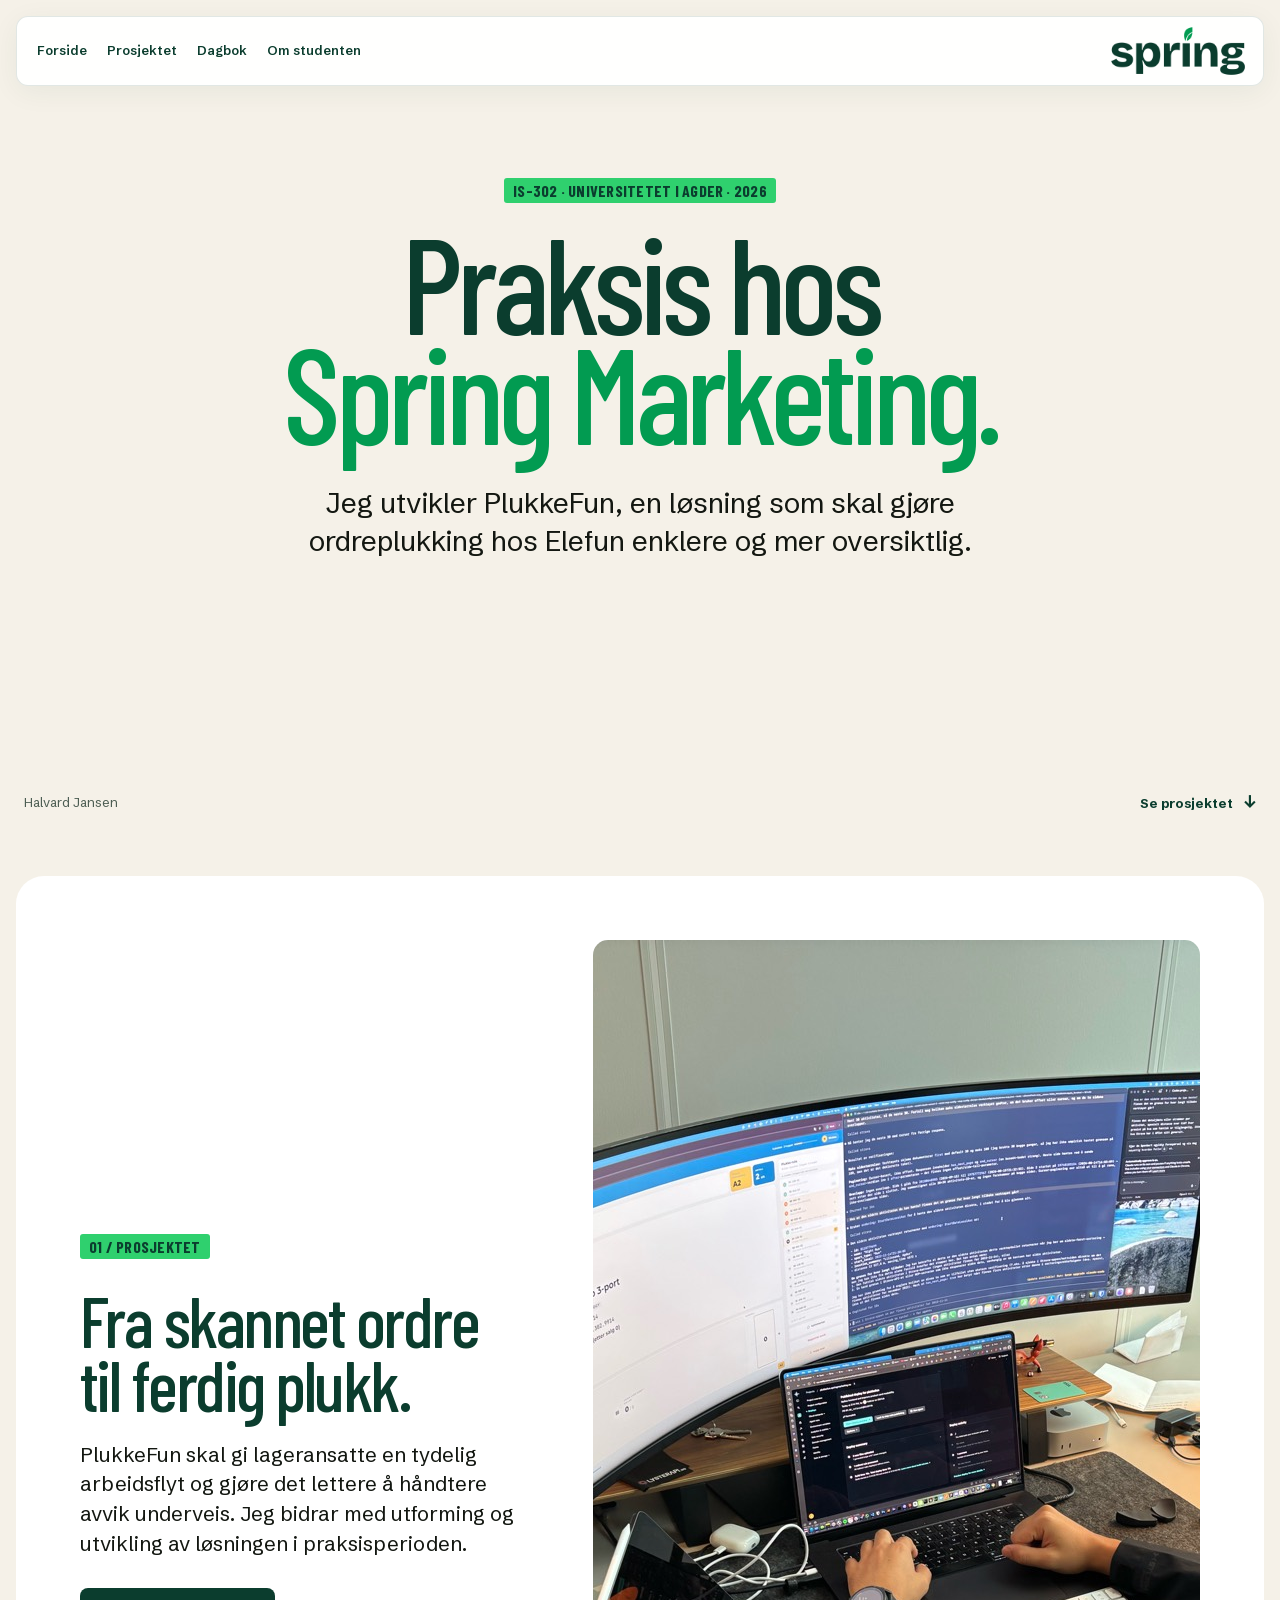
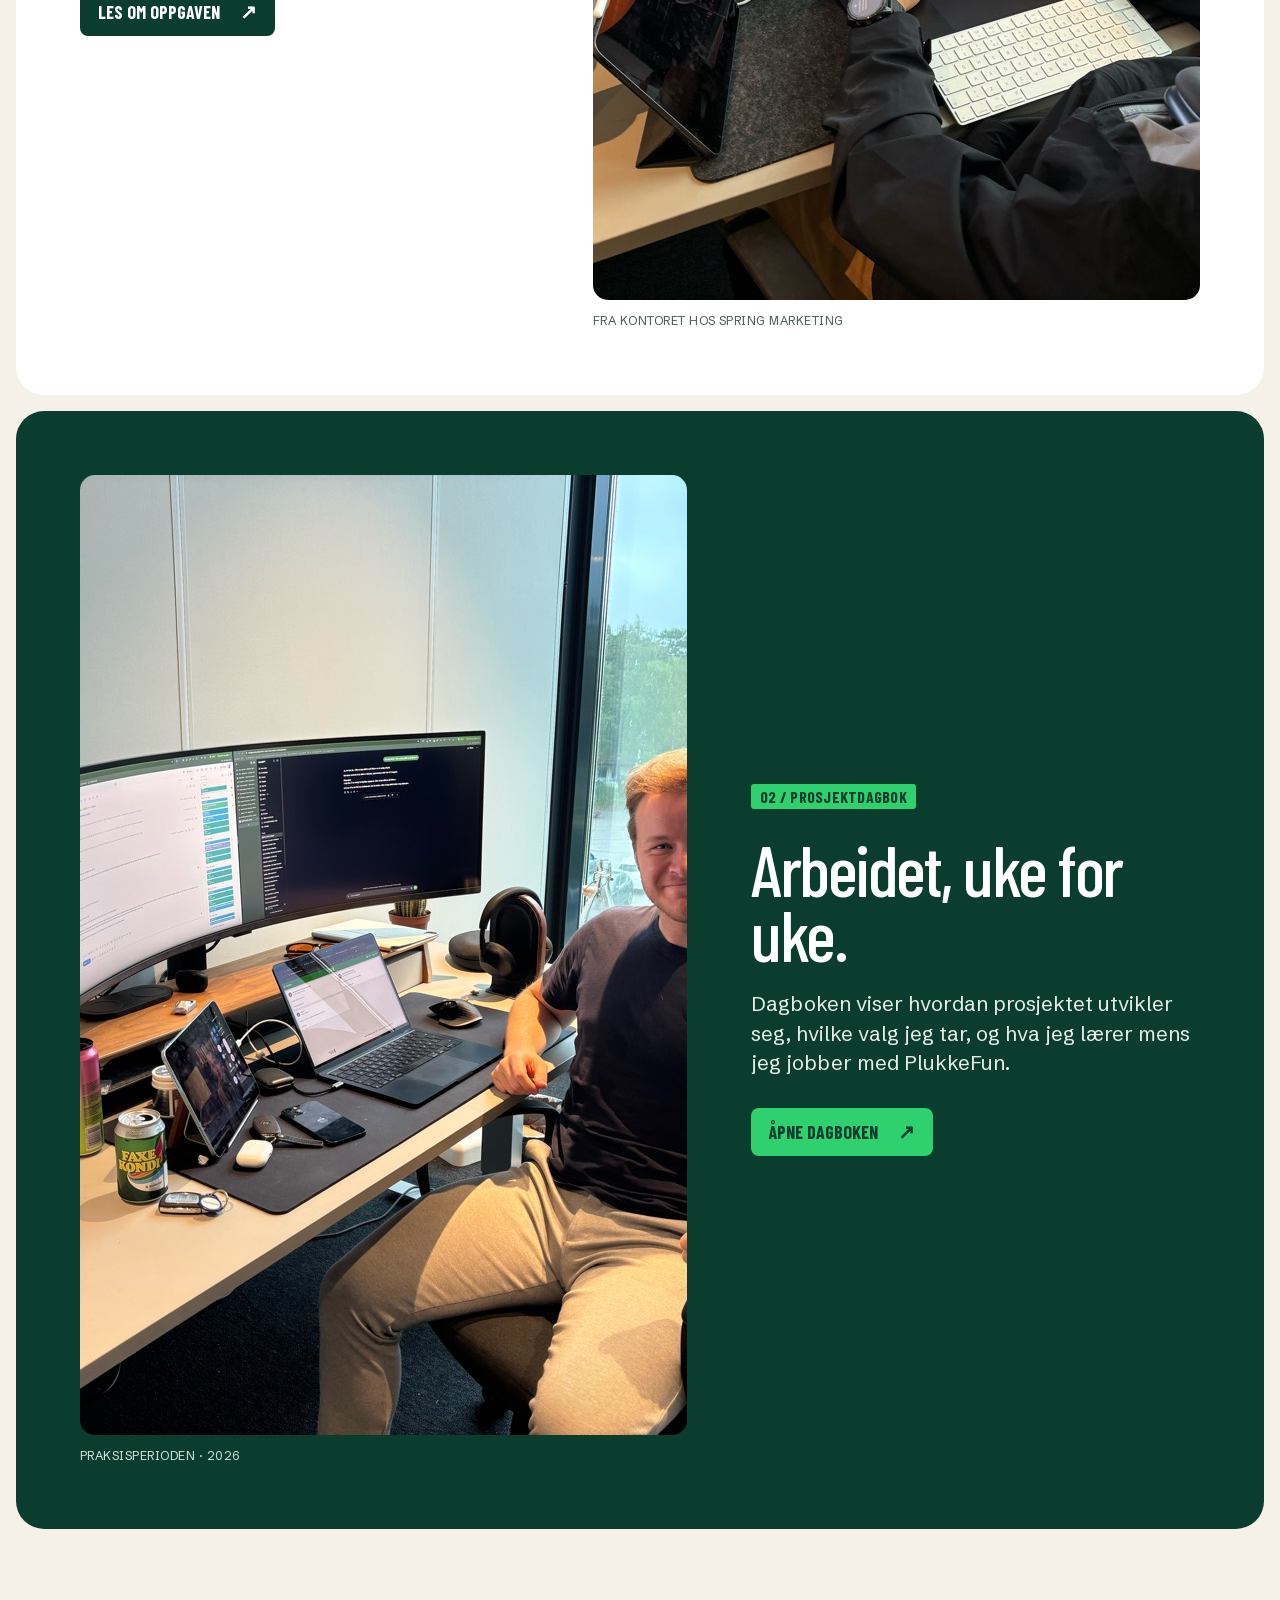
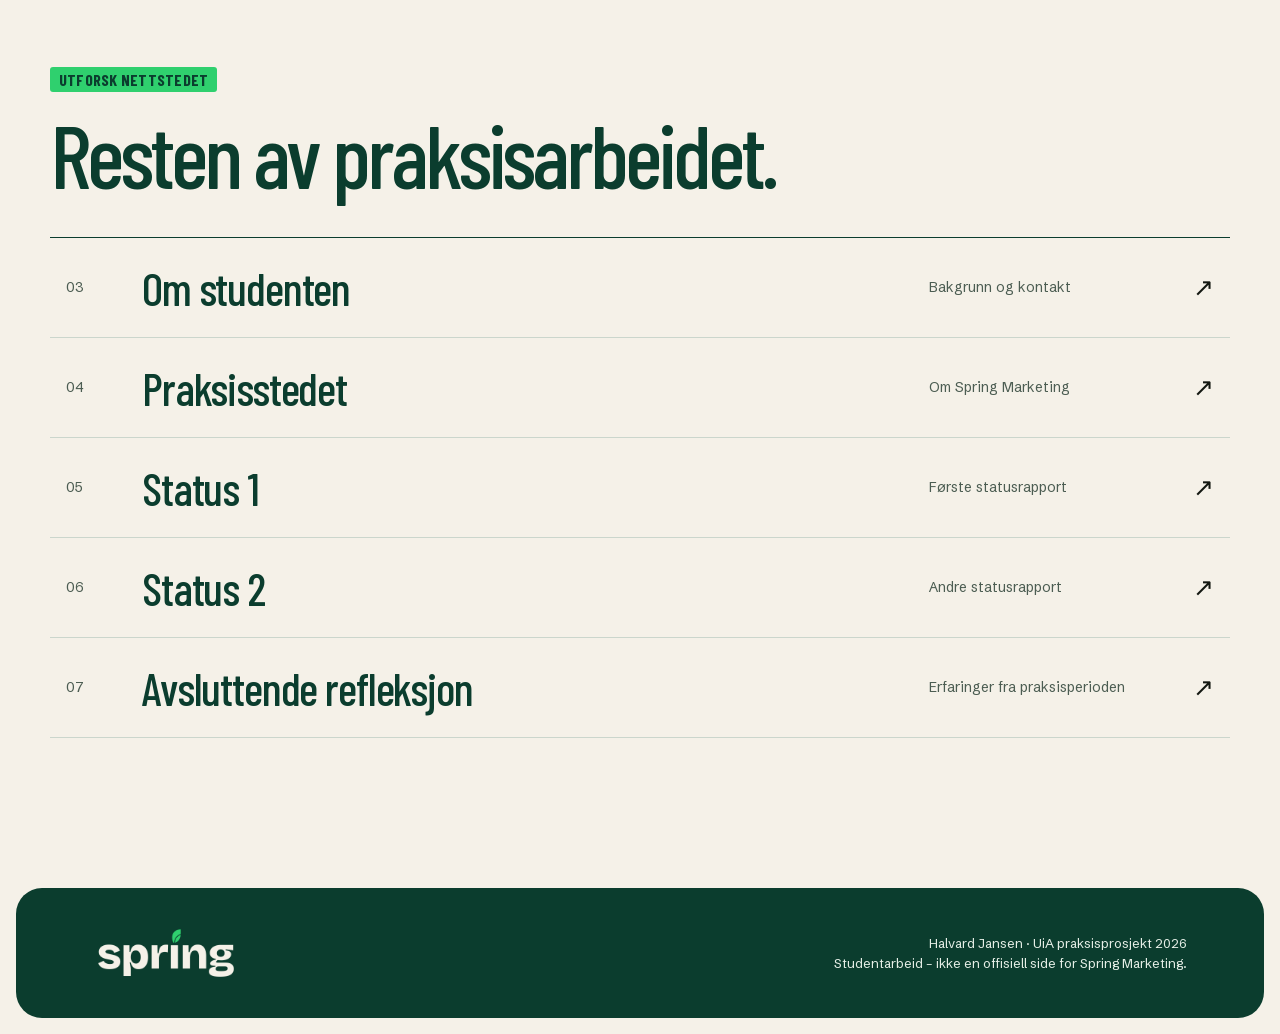
==== commit a3e06526: "Publish approved final practice reflection" ====
--- a/index.html
+++ b/index.html
@@ -159,7 +159,7 @@
             <a href="avsluttende-refleksjon.html">
               <span class="index-number">07</span>
               <span class="index-title">Avsluttende refleksjon</span>
-              <span class="index-description">Skrives i november</span>
+              <span class="index-description">Erfaringer fra praksisperioden</span>
               <span class="index-arrow" aria-hidden="true">↗</span>
             </a>
           </nav>
--- a/styles.css
+++ b/styles.css
@@ -575,6 +575,28 @@
   font-size: 14px;
 }
 
+.status-gallery--projects figure:first-child {
+  grid-column: auto;
+}
+
+.status-gallery--projects img {
+  aspect-ratio: 4 / 5;
+  object-fit: cover;
+  object-position: top;
+}
+
+.status-video {
+  margin: 34px 0 0;
+}
+
+.status-video video {
+  display: block;
+  width: 100%;
+  height: auto;
+  background: var(--ink);
+  border-radius: 12px;
+}
+
 footer {
   display: flex;
   min-height: 130px;
